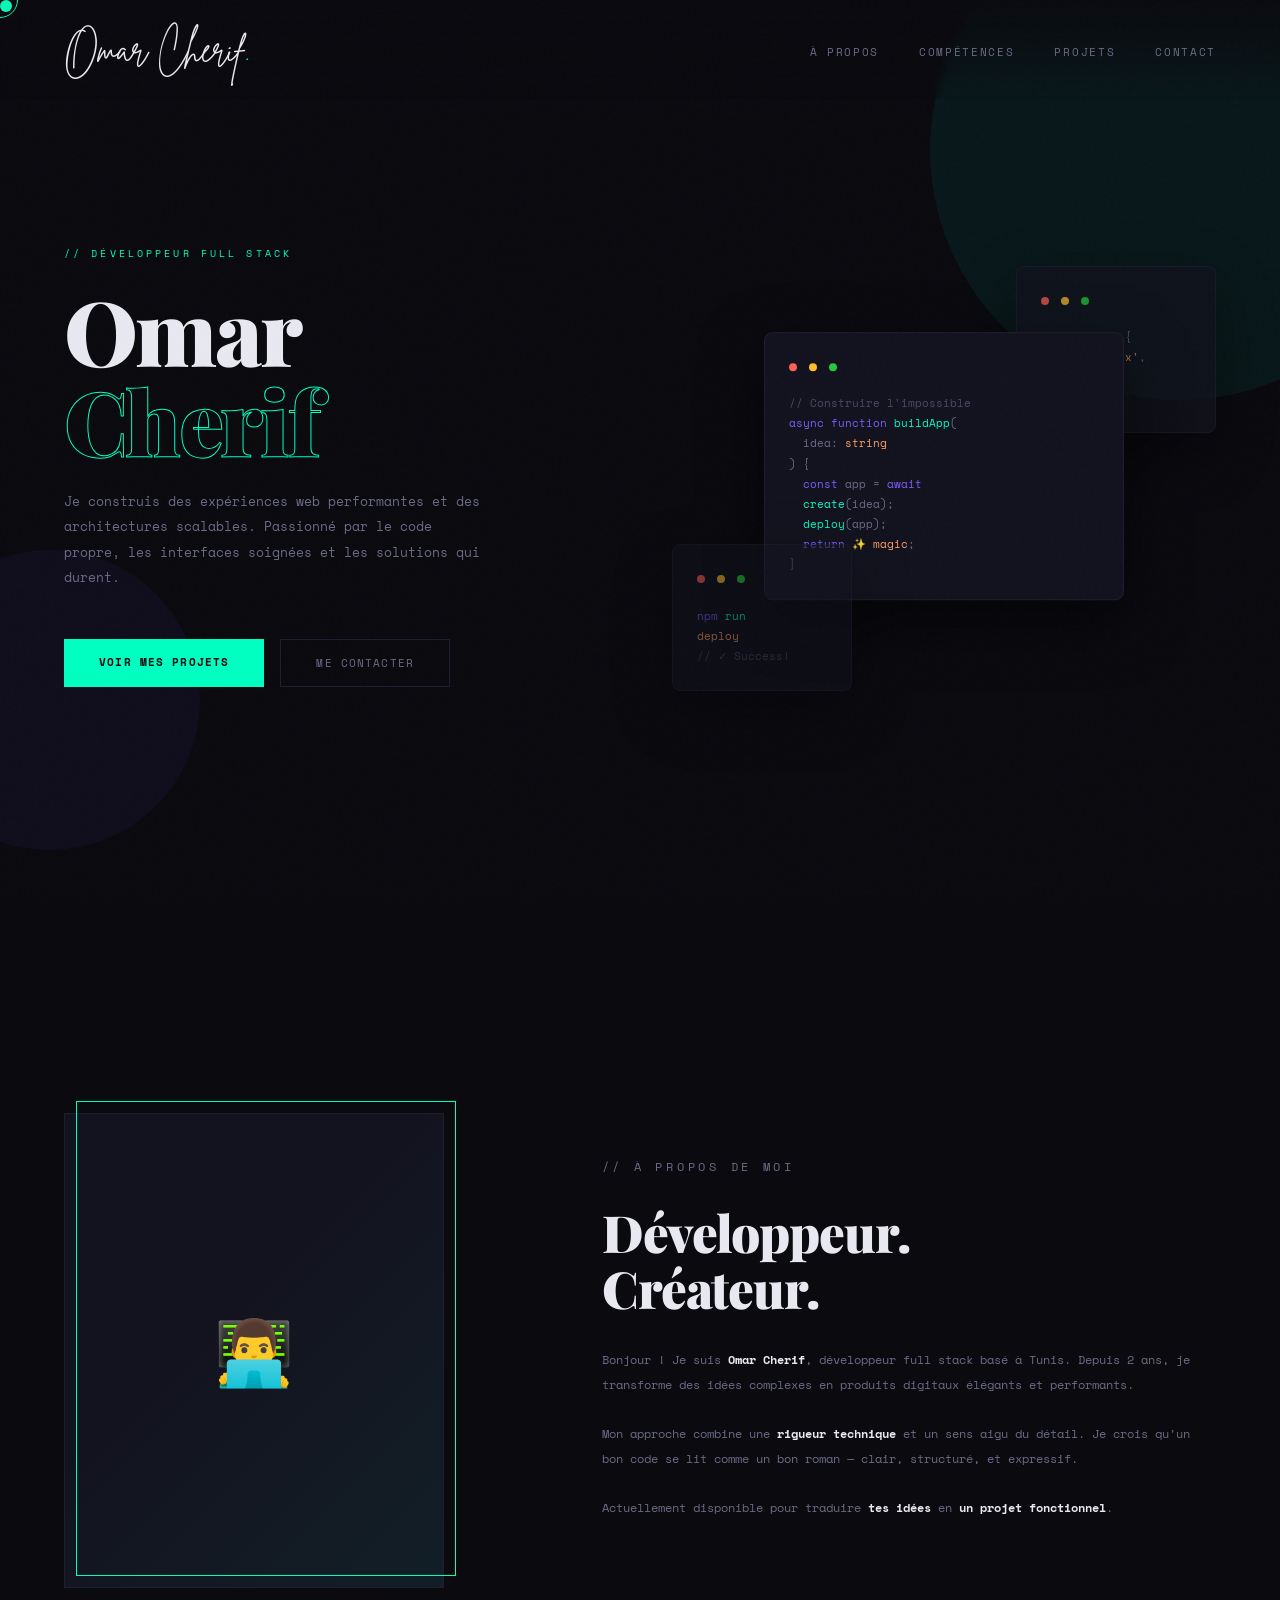
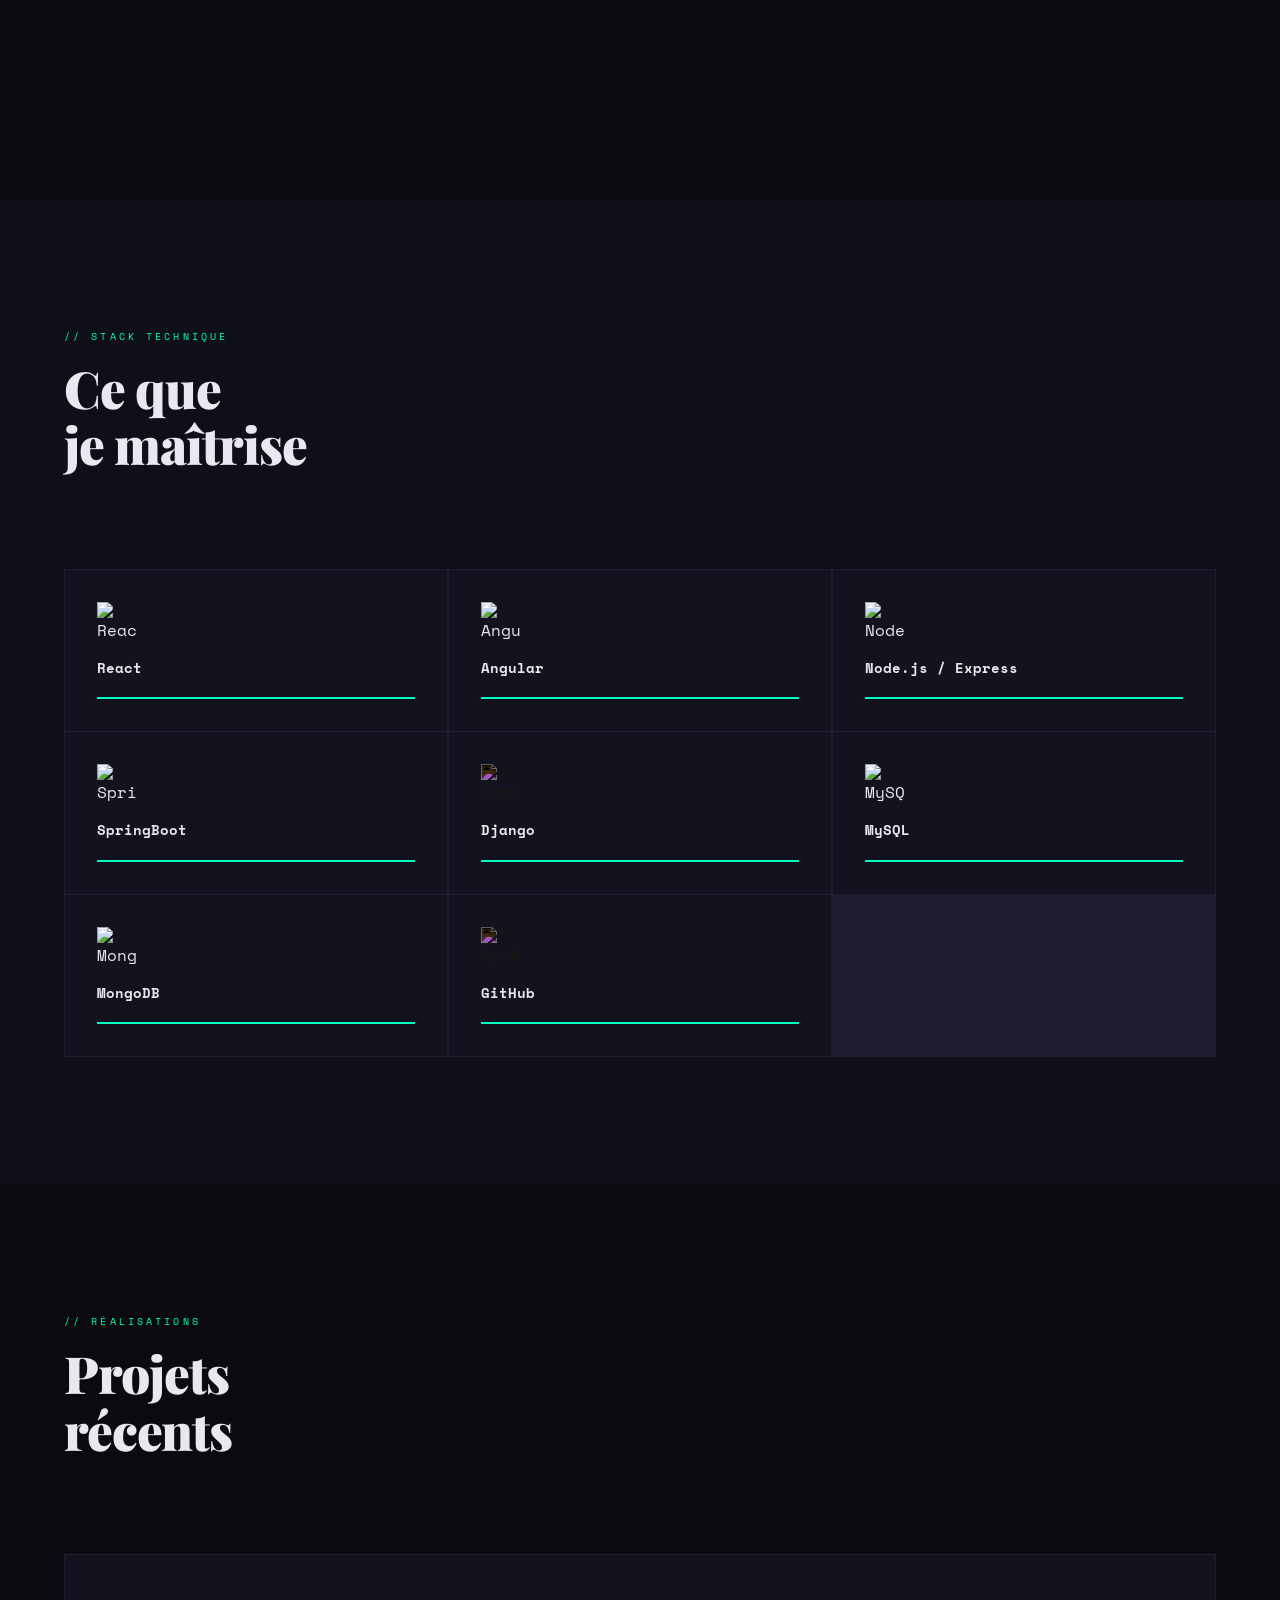
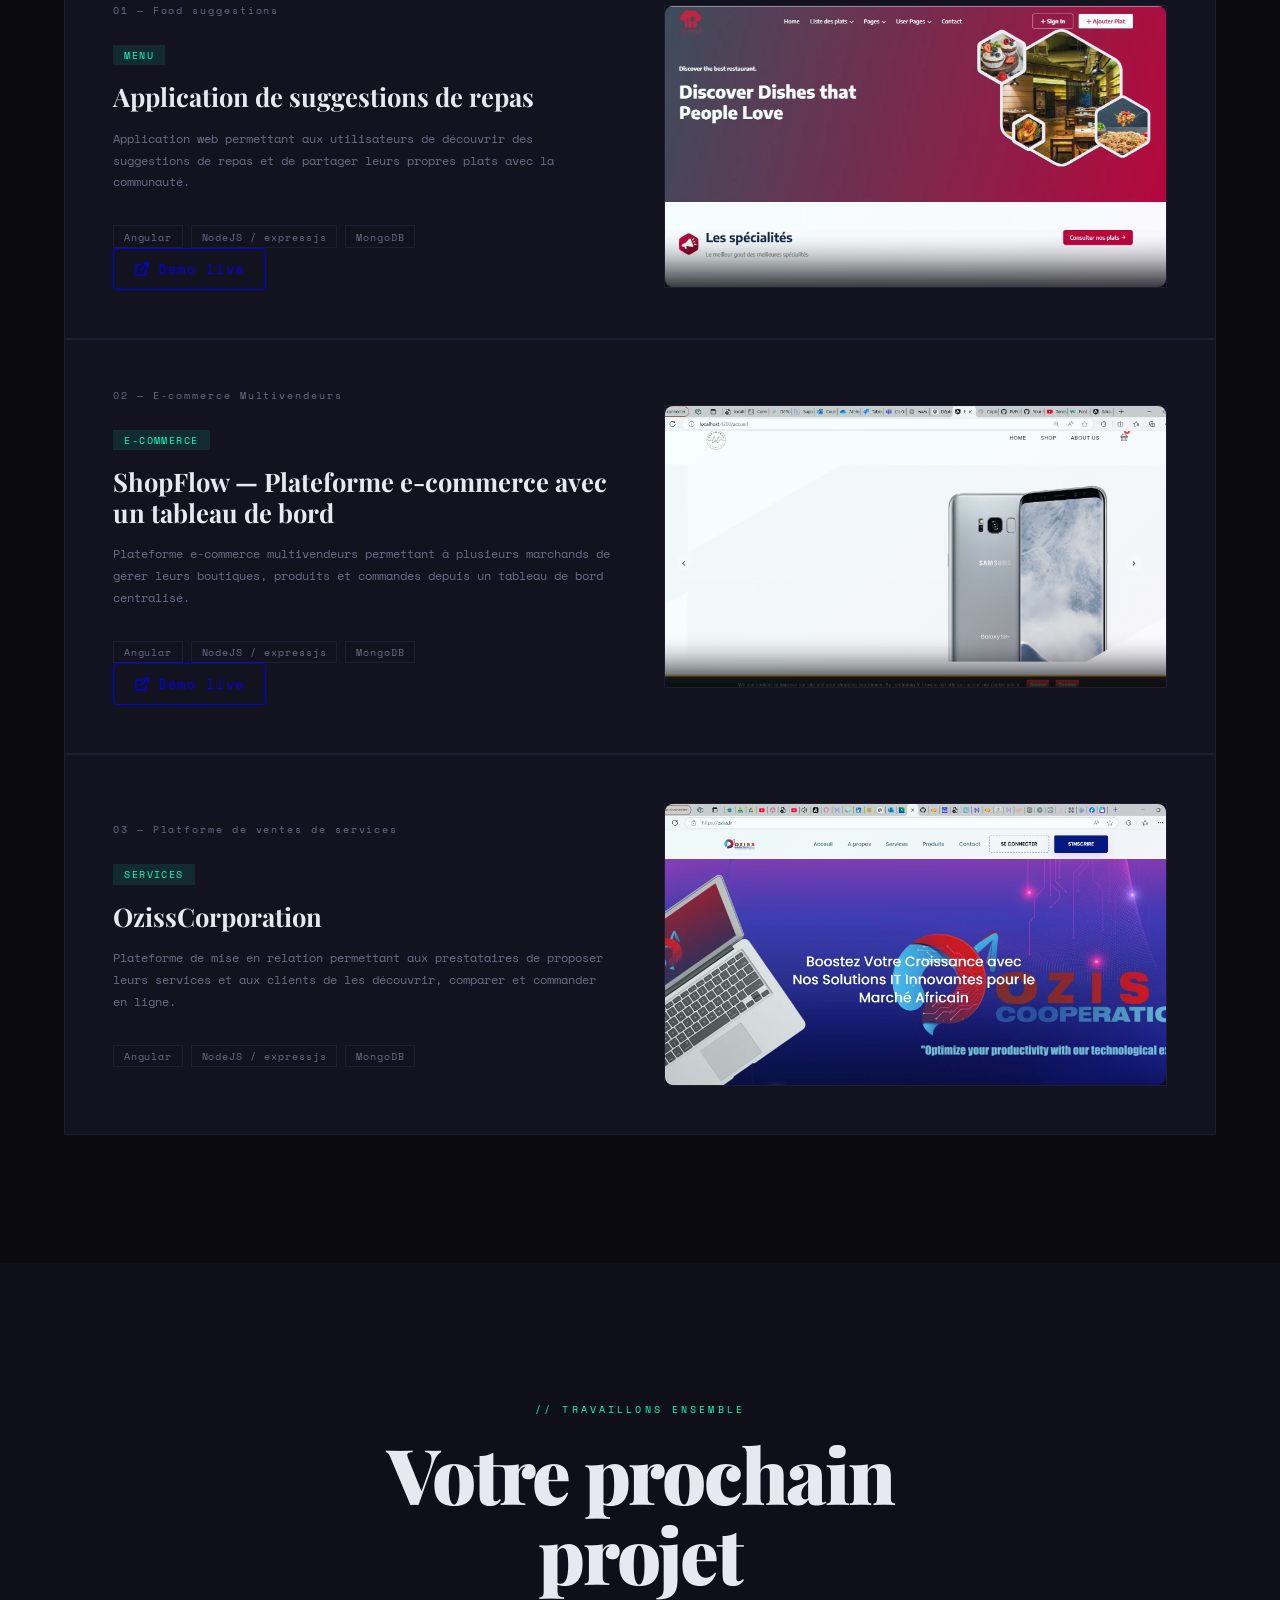
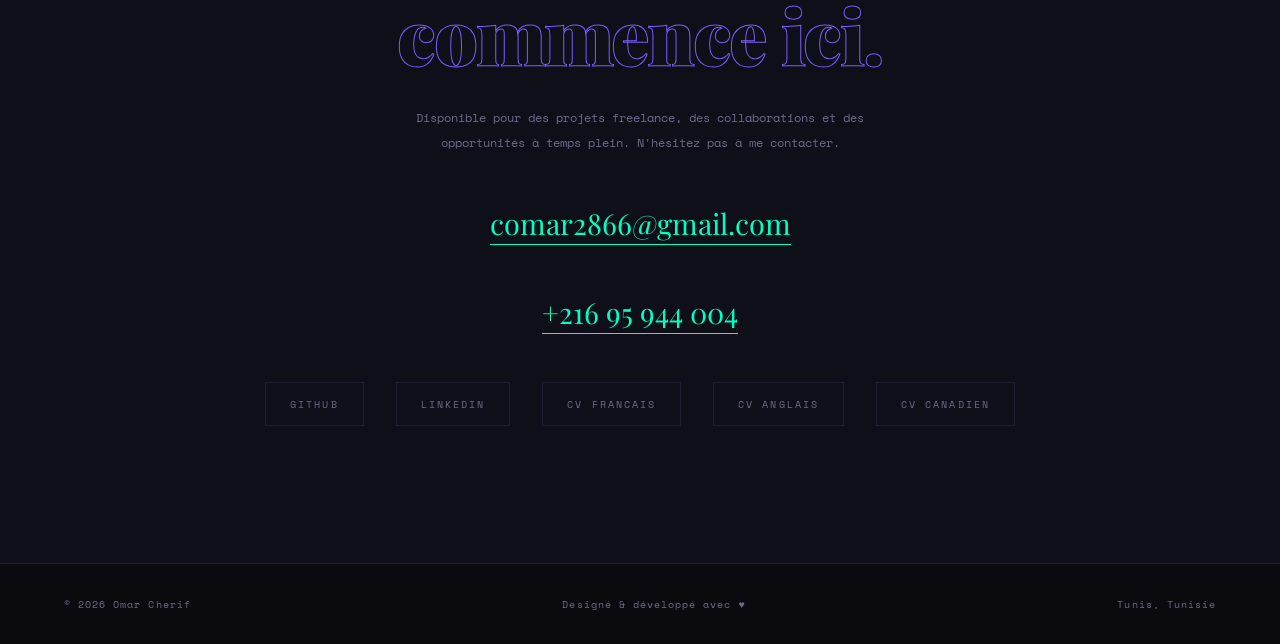
==== index.html @ 2cde0f38 "first commit" ====
<!DOCTYPE html>
<html lang="fr">
<head>
  <meta charset="UTF-8">
  <meta name="viewport" content="width=device-width, initial-scale=1.0">
  <title>Alex Moreau — Développeur Full Stack</title>
  <link href="https://fonts.googleapis.com/css2?family=Space+Mono:ital,wght@0,400;0,700;1,400&family=Playfair+Display:wght@400;700;900&display=swap" rel="stylesheet">
  <link rel="stylesheet" href="style.css">
<link rel="icon" href="assets/favicon.jpg" type="image/png"></head>
<body>

  <!-- Custom cursor -->
  <div class="cursor" id="cursor"></div>
  <div class="cursor-ring" id="cursorRing"></div>

  <!-- ─── NAV ──────────────────────────────────────────── -->
  <nav>
    <a href="#" class="nav-logo">Omar Cherif<span>.</span></a>
    <ul class="nav-links">
      <li><a href="#about">À propos</a></li>
      <li><a href="#skills">Compétences</a></li>
      <li><a href="#projects">Projets</a></li>
      <li><a href="#contact">Contact</a></li>
    </ul>
  </nav>

  <!-- ─── HERO ─────────────────────────────────────────── -->
  <section id="hero">
    <div class="deco-circle circle-1"></div>
    <div class="deco-circle circle-2"></div>

    <div class="hero-content">
      <p class="hero-label">// Développeur Full Stack</p>
      <h1 class="hero-name">
        Omar
        <span class="accent-word">Cherif</span>
      </h1>
      <p class="hero-desc">
        Je construis des expériences web performantes et des architectures scalables.
        Passionné par le code propre, les interfaces soignées et les solutions qui durent.
      </p>
      <div class="hero-cta">
        <a href="#projects" class="btn-primary"><span>Voir mes projets</span></a>
        <a href="#contact" class="btn-ghost">Me contacter</a>
      </div>
    </div>

    <div class="hero-visual">
      <div class="code-block secondary">
        <div class="code-dots">
          <span class="code-dot dot-r"></span>
          <span class="code-dot dot-y"></span>
          <span class="code-dot dot-g"></span>
        </div>
        <span class="kw">const</span> <span class="fn">dev</span> = {<br>
        &nbsp;&nbsp;name: <span class="str">'Alex'</span>,<br>
        &nbsp;&nbsp;level: <span class="num">99</span><br>
        }
      </div>

      <div class="code-block main">
        <div class="code-dots">
          <span class="code-dot dot-r"></span>
          <span class="code-dot dot-y"></span>
          <span class="code-dot dot-g"></span>
        </div>
        <span class="cm">// Construire l'impossible</span><br>
        <span class="kw">async function</span> <span class="fn">buildApp</span>(<br>
        &nbsp;&nbsp;idea: <span class="str">string</span><br>
        ) {<br>
        &nbsp;&nbsp;<span class="kw">const</span> app = <span class="kw">await</span><br>
        &nbsp;&nbsp;<span class="fn">create</span>(idea);<br>
        &nbsp;&nbsp;<span class="fn">deploy</span>(app);<br>
        &nbsp;&nbsp;<span class="kw">return</span> <span class="str">✨ magic</span>;<br>
        }
      </div>

      <div class="code-block tertiary">
        <div class="code-dots">
          <span class="code-dot dot-r"></span>
          <span class="code-dot dot-y"></span>
          <span class="code-dot dot-g"></span>
        </div>
        <span class="kw">npm</span> <span class="fn">run</span><br>
        <span class="str">deploy</span><br>
        <span class="cm">// ✓ Success!</span>
      </div>
    </div>
  </section>

  <!-- ─── STATS ─────────────────────────────────────────── -->
  <!-- <div class="stats-bar">
    <div class="stat-item">
      <span class="stat-number" data-target="6">0</span>
      <span class="stat-label">Années d'expérience</span>
    </div>
    <div class="stat-item">
      <span class="stat-number" data-target="42">0</span>
      <span class="stat-label">Projets livrés</span>
    </div>
    <div class="stat-item">
      <span class="stat-number" data-target="18">0</span>
      <span class="stat-label">Clients satisfaits</span>
    </div>
    <div class="stat-item">
      <span class="stat-number" data-target="99">0</span>
      <span class="stat-label">% Disponibilité</span>
    </div>
  </div> -->

  <!-- ─── ABOUT ─────────────────────────────────────────── -->
  <section id="about">
    <div class="about-photo reveal">
      <div class="photo-placeholder">👨‍💻</div>
      <div class="photo-frame"></div>
    </div>

    <div class="about-text">
      <p class="section-tag reveal">// À propos de moi</p>
      <h2 class="section-title reveal">Développeur.<br>Créateur.</h2>
      <div class="reveal">
        <p>Bonjour ! Je suis <strong>Omar Cherif</strong>, développeur full stack basé à Tunis.
          Depuis 2 ans, je transforme des idées complexes en produits digitaux élégants et performants.</p>
        <p>Mon approche combine une <strong>rigueur technique</strong> et un sens aigu du détail.
          Je crois qu'un bon code se lit comme un bon roman — clair, structuré, et expressif.</p>
        <p>Actuellement disponible pour traduire <strong>tes idées</strong> en<strong> un projet fonctionnel</strong>.
      </div>
    </div>
  </section>

  <!-- ─── SKILLS ────────────────────────────────────────── -->
  <section id="skills">
    <div class="skills-header">
      <div>
        <p class="section-tag">// Stack technique</p>
        <h2 class="section-title reveal">Ce que<br>je maîtrise</h2>
      </div>
    </div>

<div class="skills-grid reveal">
  <div class="skill-card" data-level="100">
    <img src="https://cdn.jsdelivr.net/gh/devicons/devicon/icons/react/react-original.svg" alt="React" class="skill-icon">
    <div class="skill-name">React</div>
    <div class="skill-level"><div class="skill-level-fill"></div></div>
  </div>
  <div class="skill-card" data-level="100">
    <img src="https://cdn.jsdelivr.net/gh/devicons/devicon/icons/angularjs/angularjs-original.svg" alt="Angular" class="skill-icon">
    <div class="skill-name">Angular</div>
    <div class="skill-level"><div class="skill-level-fill"></div></div>
  </div>
  <div class="skill-card" data-level="100">
    <img src="https://cdn.jsdelivr.net/gh/devicons/devicon/icons/nodejs/nodejs-original.svg" alt="Node.js" class="skill-icon">
    <div class="skill-name">Node.js / Express</div>
    <div class="skill-level"><div class="skill-level-fill"></div></div>
  </div>
  <div class="skill-card" data-level="100">
    <img src="https://cdn.jsdelivr.net/gh/devicons/devicon/icons/spring/spring-original.svg" alt="SpringBoot" class="skill-icon">
    <div class="skill-name">SpringBoot</div>
    <div class="skill-level"><div class="skill-level-fill"></div></div>
  </div>
  <div class="skill-card" data-level="100">
    <img src="https://cdn.jsdelivr.net/gh/devicons/devicon/icons/django/django-plain.svg" alt="Django" class="skill-icon white-icon">
    <div class="skill-name">Django</div>
    <div class="skill-level"><div class="skill-level-fill"></div></div>
  </div>
  <div class="skill-card" data-level="100">
    <img src="https://cdn.jsdelivr.net/gh/devicons/devicon/icons/mysql/mysql-original.svg" alt="MySQL" class="skill-icon">
    <div class="skill-name">MySQL</div>
    <div class="skill-level"><div class="skill-level-fill"></div></div>
  </div>
  <div class="skill-card" data-level="100">
    <img src="https://cdn.jsdelivr.net/gh/devicons/devicon/icons/mongodb/mongodb-original.svg" alt="MongoDB" class="skill-icon">
    <div class="skill-name">MongoDB</div>
    <div class="skill-level"><div class="skill-level-fill"></div></div>
  </div>
  <div class="skill-card" data-level="100">
    <img src="https://cdn.jsdelivr.net/gh/devicons/devicon/icons/github/github-original.svg" alt="GitHub" class="skill-icon white-icon">
    <div class="skill-name">GitHub</div>
    <div class="skill-level"><div class="skill-level-fill"></div></div>
  </div>
</div>
  </section>

  <!-- ─── PROJECTS ──────────────────────────────────────── -->
  <section id="projects">
    <div class="projects-intro">
      <div>
        <p class="section-tag">// Réalisations</p>
        <h2 class="section-title reveal">Projets<br>récents</h2>
      </div>
    </div>

    <div class="projects-grid reveal">
      <!-- Featured -->
      <div class="project-card featured">
        <div>
          <div class="project-number">01 — Food suggestions</div>
          <div class="project-tag">Menu</div>
          <h3 class="project-title" >Application de suggestions de repas</h3>
          <p class="project-desc">Application web permettant aux utilisateurs de découvrir des suggestions de repas et de partager leurs propres plats avec la communauté.</p>
          <div class="project-tech">
            <span class="tech-tag">Angular</span>
            <span class="tech-tag">NodeJS / expressjs</span>
            <span class="tech-tag">MongoDB</span>
          </div>
          <div class="project-links">
            <a href="https://food-wheat-ten.vercel.app/home" class="project-link" target="_blank" rel="noopener">
              <svg xmlns="http://www.w3.org/2000/svg" width="16" height="16" viewBox="0 0 24 24" fill="none" stroke="currentColor" stroke-width="2" stroke-linecap="round" stroke-linejoin="round"><path d="M18 13v6a2 2 0 0 1-2 2H5a2 2 0 0 1-2-2V8a2 2 0 0 1 2-2h6"/><polyline points="15 3 21 3 21 9"/><line x1="10" y1="14" x2="21" y2="3"/></svg>
              Démo live
            </a>
          </div>         
        </div>
        <div class="project-preview">
          <img src="assets/projects/food.png" alt="Aperçu Food Suggestions" class="project-preview-img">
        </div>
      </div>

      <div class="project-card featured">
        <div>
          <div class="project-number">02 — E-commerce Multivendeurs</div>
          <div class="project-tag">E-commerce</div>
          <h3 class="project-title">ShopFlow — Plateforme e-commerce avec un tableau de bord</h3>
          <p class="project-desc">Plateforme e-commerce multivendeurs permettant à plusieurs marchands de gérer leurs boutiques, produits et commandes depuis un tableau de bord centralisé.</p>
          <div class="project-tech">
            <span class="tech-tag">Angular</span>
            <span class="tech-tag">NodeJS / expressjs</span>
            <span class="tech-tag">MongoDB</span>
          </div>
          <div class="project-links">
            <a href="https://ecommercemultivendeur.vercel.app/accueil" class="project-link" target="_blank" rel="noopener">
              <svg xmlns="http://www.w3.org/2000/svg" width="16" height="16" viewBox="0 0 24 24" fill="none" stroke="currentColor" stroke-width="2" stroke-linecap="round" stroke-linejoin="round"><path d="M18 13v6a2 2 0 0 1-2 2H5a2 2 0 0 1-2-2V8a2 2 0 0 1 2-2h6"/><polyline points="15 3 21 3 21 9"/><line x1="10" y1="14" x2="21" y2="3"/></svg>
              Démo live
            </a>
          </div>  
        </div>
        <div class="project-preview">
          <img src="assets/projects/multivendeurs.png" alt="Aperçu Food Suggestions" class="project-preview-img">
        </div>
      </div>

      <div class="project-card featured">
        <div>
        <div class="project-number">03 — Platforme de ventes de services </div>
        <div class="project-tag">Services</div>
        <h3 class="project-title">OzissCorporation</h3>
        <p class="project-desc">Plateforme de mise en relation permettant aux prestataires de proposer leurs services et aux clients de les découvrir, comparer et commander en ligne.</p>
        <div class="project-tech">
            <span class="tech-tag">Angular</span>
            <span class="tech-tag">NodeJS / expressjs</span>
            <span class="tech-tag">MongoDB</span>
          </div>
        </div>
        <div class="project-preview">
          <img src="assets/projects/oziss.png" alt="Aperçu Oziss Corporation" class="project-preview-img">
        </div>
      </div>
      <!-- Project 2 -->
      <!-- <div class="project-card">
        <div class="project-number">02 — E-commerce Multivendeurs</div>
        <div class="project-tag">E-commerce</div>
        <h3 class="project-title">ShopFlow — Plateforme e-commerce avec un tableau de bord</h3>
        <p class="project-desc">Plateforme e-commerce multivendeurs permettant à plusieurs marchands de gérer leurs boutiques, produits et commandes depuis un tableau de bord centralisé.</p>
        <div class="project-tech">
          <span class="tech-tag">Next.js</span>
          <span class="tech-tag">Shopify API</span>
          <span class="tech-tag">Tailwind</span>
        </div>
      </div> -->

      <!-- Project 3 -->
      <!-- <div class="project-card">
        <div class="project-number">03</div>
        <div class="project-tag">API</div>
        <h3 class="project-title">NexAPI — Plateforme d'APIs managées</h3>
        <p class="project-desc">Gestion, documentation et monitoring d'APIs. Rate limiting, authentification OAuth2, SDK auto-généré.</p>
        <div class="project-tech">
          <span class="tech-tag">Node.js</span>
          <span class="tech-tag">GraphQL</span>
          <span class="tech-tag">Docker</span>
        </div>
      </div> -->
    </div>
  </section>

  <!-- ─── CONTACT ───────────────────────────────────────── -->
  <section id="contact">
    <p class="section-tag reveal">// Travaillons ensemble</p>
    <h2 class="contact-headline reveal">Votre prochain projet<br><em>commence ici.</em></h2>
    <p class="contact-sub reveal">Disponible pour des projets freelance, des collaborations et des opportunités
      à temps plein. N'hésitez pas à me contacter.</p>
    <a href="mailto:comar2866@gmail.com" class="contact-email reveal">comar2866@gmail.com</a>
    <a href="tel:+21695944004" class="contact-email reveal">+216 95 944 004</a>
    <div class="social-links reveal">
      <a href="https://github.com/omarcherif2866?tab=repositories" class="social-link" target="_blank" rel="noopener">GitHub</a>
      <a href="https://www.linkedin.com/in/cherif-omar-427142223/" class="social-link" target="_blank" rel="noopener">LinkedIn</a>
      <a href="assets/cv omar.pdf" class="social-link" target="_blank" rel="noopener">CV francais</a>
      <a href="assets/Cherif_Omar_Software_Engineer_CV.pdf" class="social-link" target="_blank" rel="noopener">CV anglais</a>
      <a href="assets/Cherif Omar Resume.pdf" class="social-link" target="_blank" rel="noopener">CV canadien</a>
    </div>
  </section>

  <!-- ─── FOOTER ────────────────────────────────────────── -->
  <footer>
    <span>© 2026 Omar Cherif</span>
    <span>Designé &amp; développé avec ♥</span>
    <span>Tunis, Tunisie</span>
  </footer>

  <script src="script.js"></script>
</body>
</html>
---- style.css ----
@font-face {
  font-family: 'Brittany';
  src: url('fonts/BrittanySignature.ttf') format('truetype');
  font-weight: normal;
  font-style: normal;
}

:root {
    --bg: #0a0a0f;
    --bg2: #0f0f1a;
    --surface: #13131f;
    --border: #1e1e30;
    --accent: #00ffc2;
    --accent2: #7c5cfc;
    --accent3: #ff4d6d;
    --text: #e8e8f0;
    --muted: #6b6b88;
    --mono: 'Space Mono', monospace;
    --serif: 'Playfair Display', serif;
  }

  *, *::before, *::after { box-sizing: border-box; margin: 0; padding: 0; }

  html { scroll-behavior: smooth; }

  body {
    background: var(--bg);
    color: var(--text);
    font-family: var(--mono);
    overflow-x: hidden;
    cursor: none;
  }

  /* CURSOR */
  .cursor {
    width: 12px; height: 12px;
    background: var(--accent);
    border-radius: 50%;
    position: fixed;
    pointer-events: none;
    z-index: 9999;
    transition: transform 0.1s ease;
    mix-blend-mode: difference;
  }
  .cursor-ring {
    width: 36px; height: 36px;
    border: 1px solid var(--accent);
    border-radius: 50%;
    position: fixed;
    pointer-events: none;
    z-index: 9998;
    transition: all 0.15s ease;
    mix-blend-mode: difference;
  }

  /* NOISE OVERLAY */
  body::before {
    content: '';
    position: fixed;
    inset: 0;
    background-image: url("data:image/svg+xml,%3Csvg viewBox='0 0 256 256' xmlns='http://www.w3.org/2000/svg'%3E%3Cfilter id='noise'%3E%3CfeTurbulence type='fractalNoise' baseFrequency='0.9' numOctaves='4' stitchTiles='stitch'/%3E%3C/filter%3E%3Crect width='100%25' height='100%25' filter='url(%23noise)' opacity='0.03'/%3E%3C/svg%3E");
    pointer-events: none;
    z-index: 1000;
    opacity: 0.4;
  }

  /* NAV */
  nav {
    position: fixed;
    top: 0; left: 0; right: 0;
    padding: 1.5rem 4rem;
    display: flex;
    justify-content: space-between;
    align-items: center;
    z-index: 100;
    background: linear-gradient(to bottom, rgba(10,10,15,0.95), transparent);
    backdrop-filter: blur(4px);
  }

  .nav-logo {
    font-family: 'Brittany', var(--serif);
    font-size: 2.4rem;
    color: var(--text);
    text-decoration: none;
    letter-spacing: -0.02em;
  }
  .nav-logo span { color: var(--accent); }

  .nav-links {
    display: flex;
    gap: 2.5rem;
    list-style: none;
  }

  .nav-links a {
    color: var(--muted);
    text-decoration: none;
    font-size: 0.7rem;
    letter-spacing: 0.15em;
    text-transform: uppercase;
    transition: color 0.3s;
    position: relative;
  }
  .nav-links a::after {
    content: '';
    position: absolute;
    bottom: -4px; left: 0;
    width: 0; height: 1px;
    background: var(--accent);
    transition: width 0.3s;
  }
  .nav-links a:hover { color: var(--accent); }
  .nav-links a:hover::after { width: 100%; }

  /* SECTIONS */
  section {
    min-height: 100vh;
    padding: 8rem 4rem;
    position: relative;
  }

  /* HERO */
  #hero {
    display: grid;
    grid-template-columns: 1fr 1fr;
    align-items: center;
    gap: 4rem;
    padding-top: 10rem;
    overflow: hidden;
  }

  .hero-label {
    font-size: 0.65rem;
    letter-spacing: 0.3em;
    text-transform: uppercase;
    color: var(--accent);
    margin-bottom: 1.5rem;
    opacity: 0;
    animation: fadeUp 0.8s 0.2s forwards;
  }

  .hero-name {
    font-family: var(--serif);
    font-size: clamp(3.5rem, 7vw, 6rem);
    line-height: 1.0;
    letter-spacing: -0.03em;
    font-weight: 900;
    margin-bottom: 1.5rem;
    opacity: 0;
    animation: fadeUp 0.8s 0.4s forwards;
  }

  .hero-name .accent-word {
    -webkit-text-stroke: 1px var(--accent);
    color: transparent;
    display: block;
  }

  .hero-desc {
    font-size: 0.8rem;
    line-height: 2;
    color: var(--muted);
    max-width: 420px;
    margin-bottom: 3rem;
    opacity: 0;
    animation: fadeUp 0.8s 0.6s forwards;
  }

  .hero-cta {
    display: flex;
    gap: 1rem;
    flex-wrap: wrap;
    opacity: 0;
    animation: fadeUp 0.8s 0.8s forwards;
  }

  .btn-primary {
    padding: 0.9rem 2.2rem;
    background: var(--accent);
    color: var(--bg);
    text-decoration: none;
    font-family: var(--mono);
    font-size: 0.7rem;
    font-weight: 700;
    letter-spacing: 0.1em;
    text-transform: uppercase;
    transition: all 0.3s;
    position: relative;
    overflow: hidden;
  }
  .btn-primary::before {
    content: '';
    position: absolute;
    inset: 0;
    background: var(--accent2);
    transform: translateX(-100%);
    transition: transform 0.3s;
  }
  .btn-primary:hover::before { transform: translateX(0); }
  .btn-primary span { position: relative; z-index: 1; }

  .btn-ghost {
    padding: 0.9rem 2.2rem;
    border: 1px solid var(--border);
    color: var(--muted);
    text-decoration: none;
    font-family: var(--mono);
    font-size: 0.7rem;
    letter-spacing: 0.1em;
    text-transform: uppercase;
    transition: all 0.3s;
  }
  .btn-ghost:hover { border-color: var(--accent); color: var(--accent); }

  /* Hero visual side */
  .hero-visual {
    position: relative;
    height: 500px;
    opacity: 0;
    animation: fadeIn 1.2s 0.6s forwards;
  }

  .code-block {
    position: absolute;
    background: var(--surface);
    border: 1px solid var(--border);
    border-radius: 8px;
    padding: 1.5rem;
    font-size: 0.7rem;
    line-height: 1.8;
    color: var(--muted);
    box-shadow: 0 20px 60px rgba(0,0,0,0.5);
  }

  .code-block.main {
    top: 50%; left: 50%;
    transform: translate(-50%, -50%);
    width: 360px;
    animation: floatMain 4s ease-in-out infinite;
  }

  .code-block.secondary {
    top: 10%; right: 0;
    width: 200px;
    opacity: 0.7;
    animation: float 4s 1.5s ease-in-out infinite;
  }

  .code-block.tertiary {
    bottom: 5%; left: 0;
    width: 180px;
    opacity: 0.5;
    animation: float 4s 0.7s ease-in-out infinite;
  }

  .code-dot { display: inline-block; width: 8px; height: 8px; border-radius: 50%; margin-right: 5px; }
  .dot-r { background: #ff5f56; }
  .dot-y { background: #ffbd2e; }
  .dot-g { background: #27c93f; }
  .code-dots { margin-bottom: 1rem; }

  .kw { color: var(--accent2); }
  .fn { color: var(--accent); }
  .str { color: #ff9e64; }
  .cm { color: #4a4a65; }
  .num { color: var(--accent3); }

  /* Decorative circles */
  .deco-circle {
    position: absolute;
    border-radius: 50%;
    opacity: 0.06;
  }
  .circle-1 {
    width: 500px; height: 500px;
    background: var(--accent);
    top: -100px; right: -150px;
  }
  .circle-2 {
    width: 300px; height: 300px;
    background: var(--accent2);
    bottom: 50px; left: -100px;
  }

  /* STATS BAR */
  .stats-bar {
    border-top: 1px solid var(--border);
    border-bottom: 1px solid var(--border);
    display: flex;
    padding: 2rem 4rem;
    gap: 0;
    overflow: hidden;
  }

  .stat-item {
    flex: 1;
    text-align: center;
    padding: 1rem 2rem;
    border-right: 1px solid var(--border);
    opacity: 0;
    animation: fadeUp 0.6s forwards;
  }
  .stat-item:last-child { border-right: none; }
  .stat-item:nth-child(1) { animation-delay: 0.1s; }
  .stat-item:nth-child(2) { animation-delay: 0.2s; }
  .stat-item:nth-child(3) { animation-delay: 0.3s; }
  .stat-item:nth-child(4) { animation-delay: 0.4s; }

  .stat-number {
    font-family: var(--serif);
    font-size: 2.5rem;
    font-weight: 900;
    color: var(--accent);
    display: block;
  }
  .stat-label {
    font-size: 0.65rem;
    letter-spacing: 0.15em;
    text-transform: uppercase;
    color: var(--muted);
    margin-top: 0.3rem;
  }

  /* ABOUT */
  #about {
    display: grid;
    grid-template-columns: 1fr 1.5fr;
    gap: 8rem;
    align-items: center;
  }

  .section-tag {
    font-size: 0.65rem;
    letter-spacing: 0.3em;
    text-transform: uppercase;
    color: var(--accent);
    margin-bottom: 1rem;
  }

  .section-title {
    font-family: var(--serif);
    font-size: clamp(2.5rem, 4vw, 3.5rem);
    line-height: 1.1;
    font-weight: 900;
    letter-spacing: -0.02em;
    margin-bottom: 2rem;
  }

  .about-text p {
    font-size: 0.78rem;
    line-height: 2;
    color: var(--muted);
    margin-bottom: 1.5rem;
  }

  .about-text p strong { color: var(--text); }

  .about-photo {
    position: relative;
    aspect-ratio: 4/5;
    max-width: 380px;
  }

  .photo-placeholder {
    width: 100%;
    height: 100%;
    background: var(--surface);
    border: 1px solid var(--border);
    display: flex;
    align-items: center;
    justify-content: center;
    font-size: 4rem;
    position: relative;
    overflow: hidden;
  }

  .photo-placeholder::before {
    content: '';
    position: absolute;
    inset: 0;
    background: linear-gradient(135deg, transparent 40%, rgba(0,255,194,0.05));
  }

  .photo-frame {
    position: absolute;
    border: 1px solid var(--accent);
    inset: -12px -12px 12px 12px;
    pointer-events: none;
  }

  /* SKILLS */
  #skills { background: var(--bg2); }

  .skills-header {
    display: flex;
    justify-content: space-between;
    align-items: flex-end;
    margin-bottom: 4rem;
  }

  .skills-grid {
    display: grid;
    grid-template-columns: repeat(3, 1fr);
    gap: 1.5px;
    background: var(--border);
    border: 1px solid var(--border);
  }

  .skill-card {
    background: var(--surface);
    padding: 2rem;
    transition: all 0.3s;
    position: relative;
    overflow: hidden;
    cursor: none;
  }

  .skill-card::before {
    content: '';
    position: absolute;
    bottom: 0; left: 0;
    height: 2px;
    width: 0;
    background: var(--accent);
    transition: width 0.4s ease;
  }

  .skill-card:hover { background: #161622; }
  .skill-card:hover::before { width: 100%; }

.skill-icon {
  width: 40px;
  height: 40px;
  margin-bottom: 1rem;
  display: block;
}

.white-icon {
  filter: invert(1);
}

  .skill-name {
    font-size: 0.85rem;
    font-weight: 700;
    margin-bottom: 0.5rem;
    color: var(--text);
  }

  .skill-desc {
    font-size: 0.65rem;
    color: var(--muted);
    line-height: 1.8;
  }

  .skill-level {
    margin-top: 1.2rem;
    height: 2px;
    background: var(--border);
    position: relative;
  }

  .skill-level-fill {
    position: absolute;
    top: 0; left: 0;
    height: 100%;
    background: var(--accent);
    transition: width 1.5s cubic-bezier(0.16, 1, 0.3, 1);
    width: 0;
  }

  /* PROJECTS */
  #projects { min-height: auto; }

  .projects-intro {
    display: flex;
    justify-content: space-between;
    align-items: flex-end;
    margin-bottom: 4rem;
  }

  .projects-grid {
    display: grid;
    grid-template-columns: 1fr 1fr;
    gap: 2px;
    background: var(--border);
    border: 1px solid var(--border);
  }

  .project-card {
    background: var(--surface);
    padding: 3rem;
    transition: all 0.4s;
    position: relative;
    overflow: hidden;
    cursor: none;
  }

  .project-card.featured {
    grid-column: span 2;
    display: grid;
    grid-template-columns: 1fr 1fr;
    gap: 3rem;
    align-items: center;
  }

  .project-card::after {
    content: '→';
    position: absolute;
    top: 3rem; right: 3rem;
    color: var(--accent);
    font-size: 1.2rem;
    opacity: 0;
    transform: translateX(-10px);
    transition: all 0.3s;
  }

  .project-card:hover::after { opacity: 1; transform: translateX(0); }
  .project-card:hover { background: #13131f; }

  .project-number {
    font-size: 0.6rem;
    letter-spacing: 0.2em;
    color: var(--muted);
    margin-bottom: 1.5rem;
  }

  .project-tag {
    display: inline-block;
    padding: 0.2rem 0.7rem;
    background: rgba(0,255,194,0.1);
    color: var(--accent);
    font-size: 0.6rem;
    letter-spacing: 0.15em;
    text-transform: uppercase;
    margin-bottom: 1rem;
  }

  .project-title {
    font-family: var(--serif);
    font-size: 1.6rem;
    font-weight: 700;
    margin-bottom: 1rem;
    line-height: 1.2;
  }

  .project-desc {
    font-size: 0.72rem;
    color: var(--muted);
    line-height: 1.9;
    margin-bottom: 2rem;
  }

  .project-tech {
    display: flex;
    flex-wrap: wrap;
    gap: 0.5rem;
  }

  .tech-tag {
    padding: 0.2rem 0.6rem;
    border: 1px solid var(--border);
    font-size: 0.6rem;
    color: var(--muted);
    letter-spacing: 0.1em;
  }

  .project-preview {
    aspect-ratio: 16/9;
    background: var(--bg);
    border: 1px solid var(--border);
    display: flex;
    align-items: center;
    justify-content: center;
    font-size: 2.5rem;
    position: relative;
    overflow: hidden;
  }

  .project-preview::before {
    content: '';
    position: absolute;
    inset: 0;
    background: linear-gradient(135deg, rgba(0,255,194,0.04) 0%, rgba(124,92,252,0.04) 100%);
  }

  /* CONTACT */
  #contact {
    background: var(--bg2);
    display: flex;
    flex-direction: column;
    align-items: center;
    justify-content: center;
    text-align: center;
  }

  #contact .section-tag { margin: 0 auto 1rem; }

  .contact-headline {
    font-family: var(--serif);
    font-size: clamp(3rem, 6vw, 5rem);
    font-weight: 900;
    letter-spacing: -0.03em;
    line-height: 1.05;
    margin-bottom: 2rem;
    max-width: 700px;
  }

  .contact-headline em {
    -webkit-text-stroke: 1px var(--accent2);
    color: transparent;
    font-style: normal;
  }

  .contact-sub {
    font-size: 0.78rem;
    color: var(--muted);
    margin-bottom: 3rem;
    max-width: 450px;
    line-height: 2;
  }

  .contact-email {
    font-family: var(--serif);
    font-size: clamp(1.2rem, 2.5vw, 1.8rem);
    color: var(--accent);
    text-decoration: none;
    border-bottom: 1px solid var(--accent);
    padding-bottom: 2px;
    transition: opacity 0.3s;
    display: block;
    margin-bottom: 3rem;
  }
  .contact-email:hover { opacity: 0.7; }

  .social-links {
    display: flex;
    gap: 2rem;
    justify-content: center;
  }

  .social-link {
    font-size: 0.65rem;
    letter-spacing: 0.2em;
    text-transform: uppercase;
    color: var(--muted);
    text-decoration: none;
    transition: color 0.3s;
    padding: 0.8rem 1.5rem;
    border: 1px solid var(--border);
  }
  .social-link:hover { color: var(--accent); border-color: var(--accent); }

  /* FOOTER */
  footer {
    padding: 2rem 4rem;
    border-top: 1px solid var(--border);
    display: flex;
    justify-content: space-between;
    align-items: center;
  }

  footer span {
    font-size: 0.65rem;
    color: var(--muted);
    letter-spacing: 0.1em;
  }

.project-link {
  display: inline-flex;
  align-items: center;
  gap: 8px;
  padding: 10px 20px;
  border: 1px solid currentColor;
  border-radius: 4px;
  text-decoration: none;
  font-size: 0.85rem;
  letter-spacing: 0.05em;
  transition: background 0.2s, color 0.2s;
}

.project-link:hover {
  background: currentColor;
  color: var(--bg); /* adapte selon ta variable de fond */
}

.project-preview-img {
  width: 100%;
  height: 100%;
  object-fit: cover;
  border-radius: 8px;
}

  /* ANIMATIONS */
  @keyframes blink {
    0%, 50% { opacity: 1; }
    51%, 100% { opacity: 0; }
  }

  @keyframes float {
    0%, 100% { transform: translateY(0) rotate(0deg); }
    33% { transform: translateY(-12px) rotate(0.5deg); }
    66% { transform: translateY(-6px) rotate(-0.5deg); }
  }

  @keyframes floatMain {
    0%, 100% { transform: translate(-50%, -50%) translateY(0); }
    50% { transform: translate(-50%, -50%) translateY(-15px); }
  }

  @keyframes fadeUp {
    from { opacity: 0; transform: translateY(30px); }
    to { opacity: 1; transform: translateY(0); }
  }

  @keyframes fadeIn {
    from { opacity: 0; }
    to { opacity: 1; }
  }

  /* Scroll reveal */
  .reveal {
    opacity: 0;
    transform: translateY(40px);
    transition: opacity 0.8s ease, transform 0.8s ease;
  }
  .reveal.visible {
    opacity: 1;
    transform: translateY(0);
  }

  /* RESPONSIVE */
  @media (max-width: 900px) {
    nav { padding: 1.5rem 2rem; }
    section { padding: 6rem 2rem; }

    #hero { grid-template-columns: 1fr; padding-top: 8rem; }
    .hero-visual { display: none; }
    #about { grid-template-columns: 1fr; gap: 4rem; }
    .about-photo { max-width: 280px; }
    .skills-grid { grid-template-columns: 1fr 1fr; }
    .projects-grid { grid-template-columns: 1fr; }
    .project-card.featured { grid-column: span 1; grid-template-columns: 1fr; }
    .stats-bar { flex-wrap: wrap; padding: 2rem; }
    .stat-item { border-right: none; border-bottom: 1px solid var(--border); }
    footer { flex-direction: column; gap: 1rem; text-align: center; }
    .nav-links { display: none; }
  }
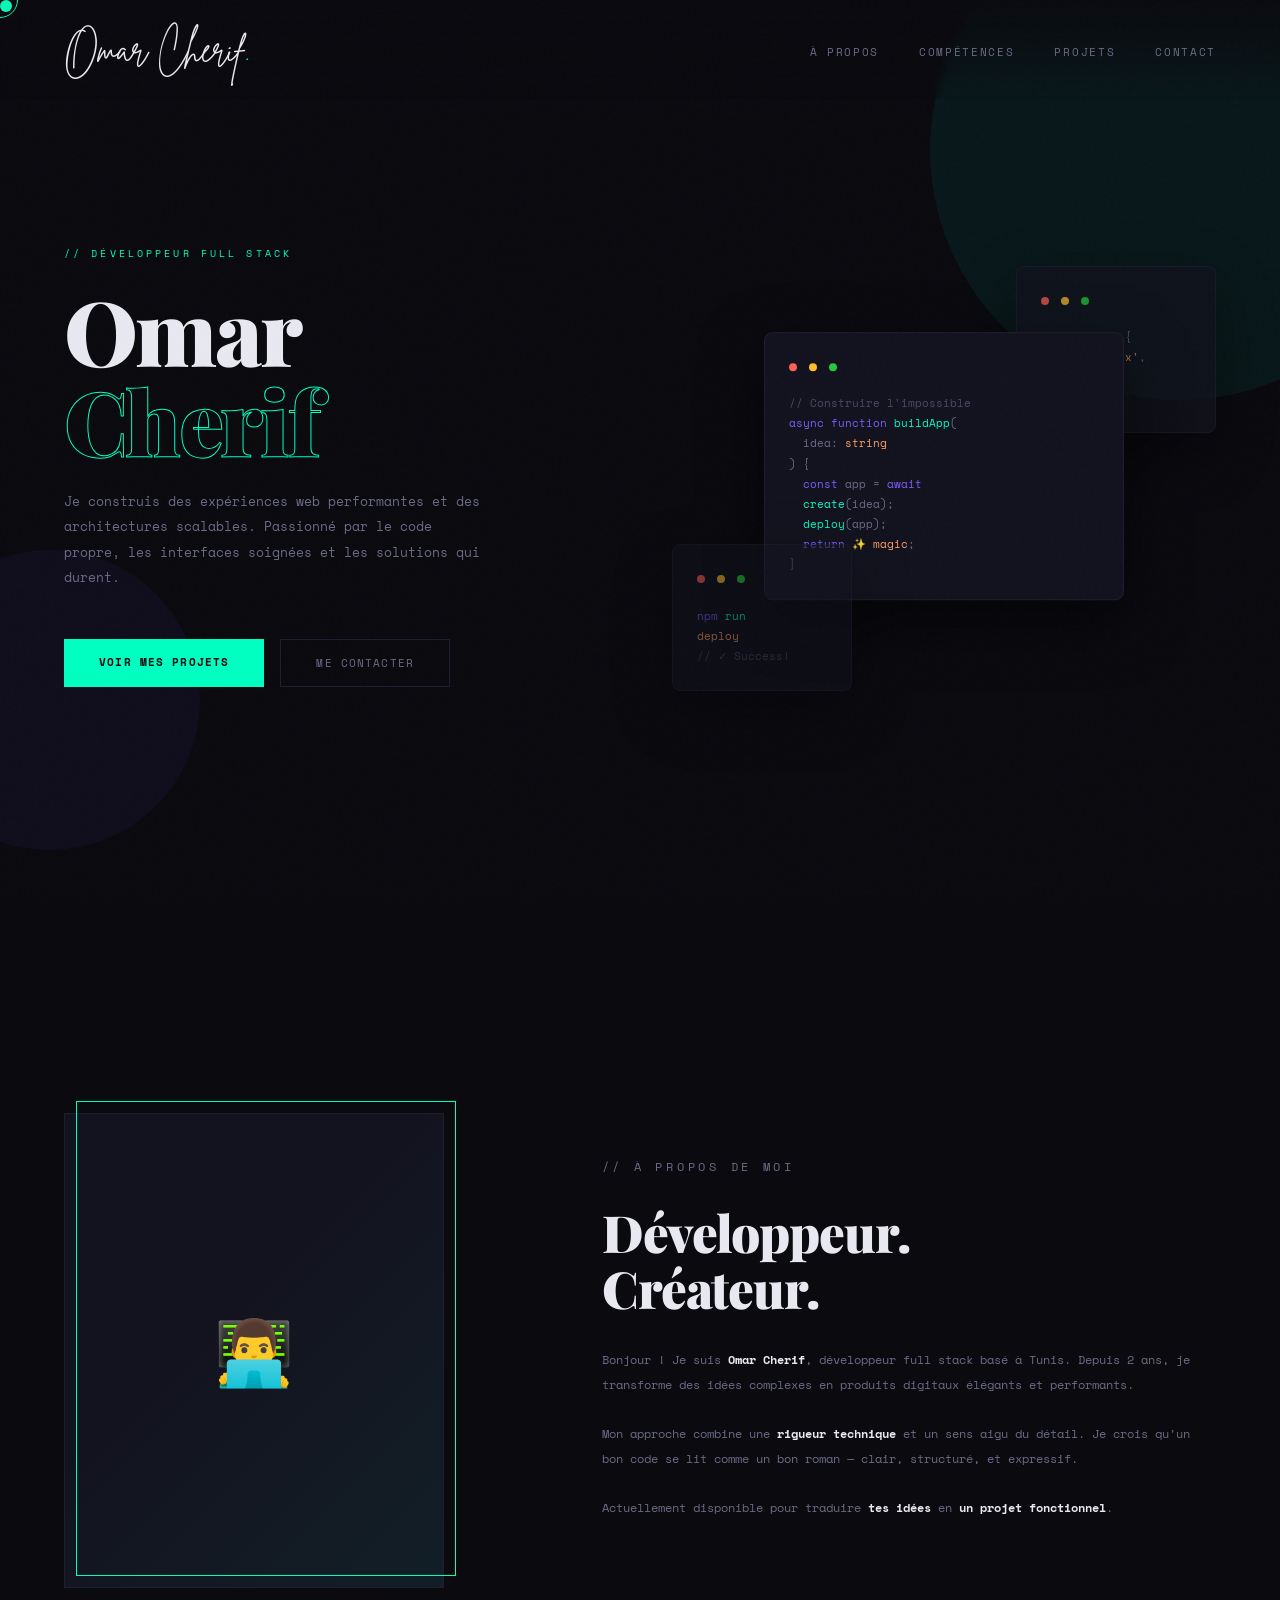
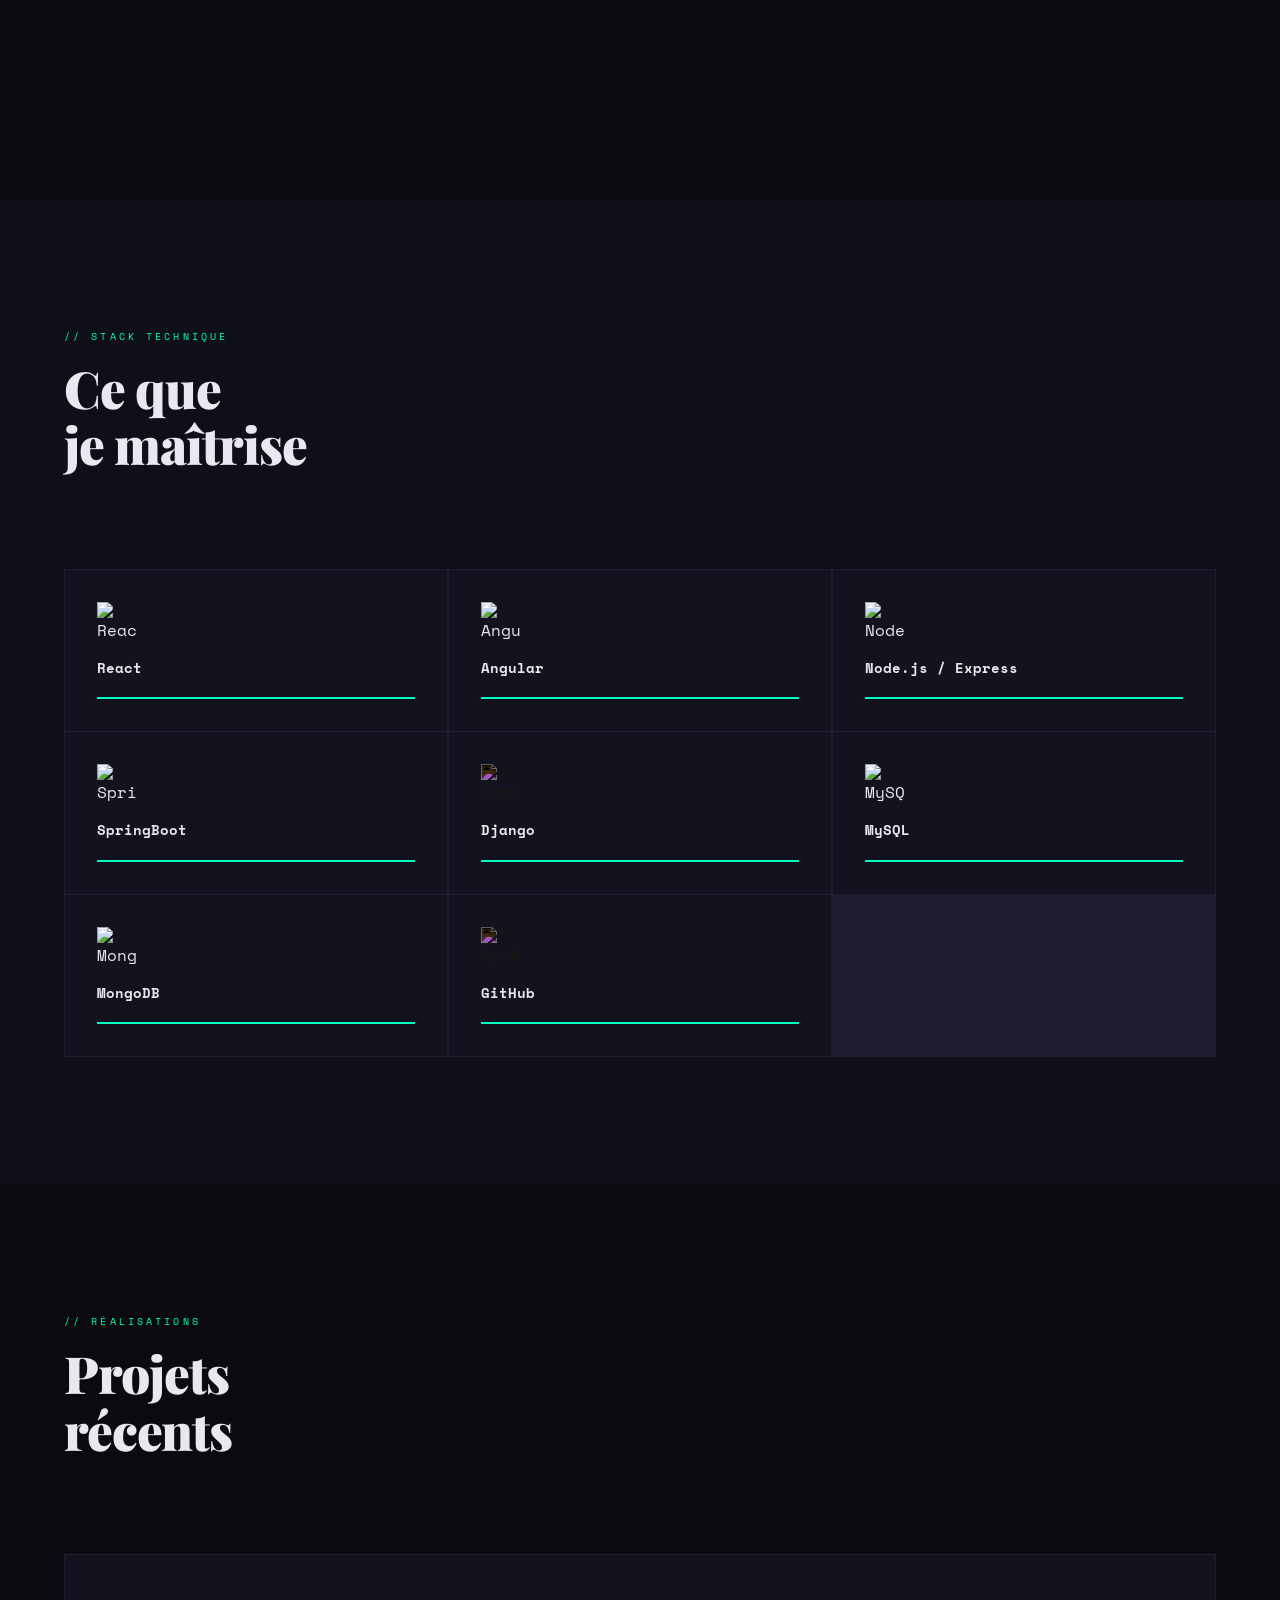
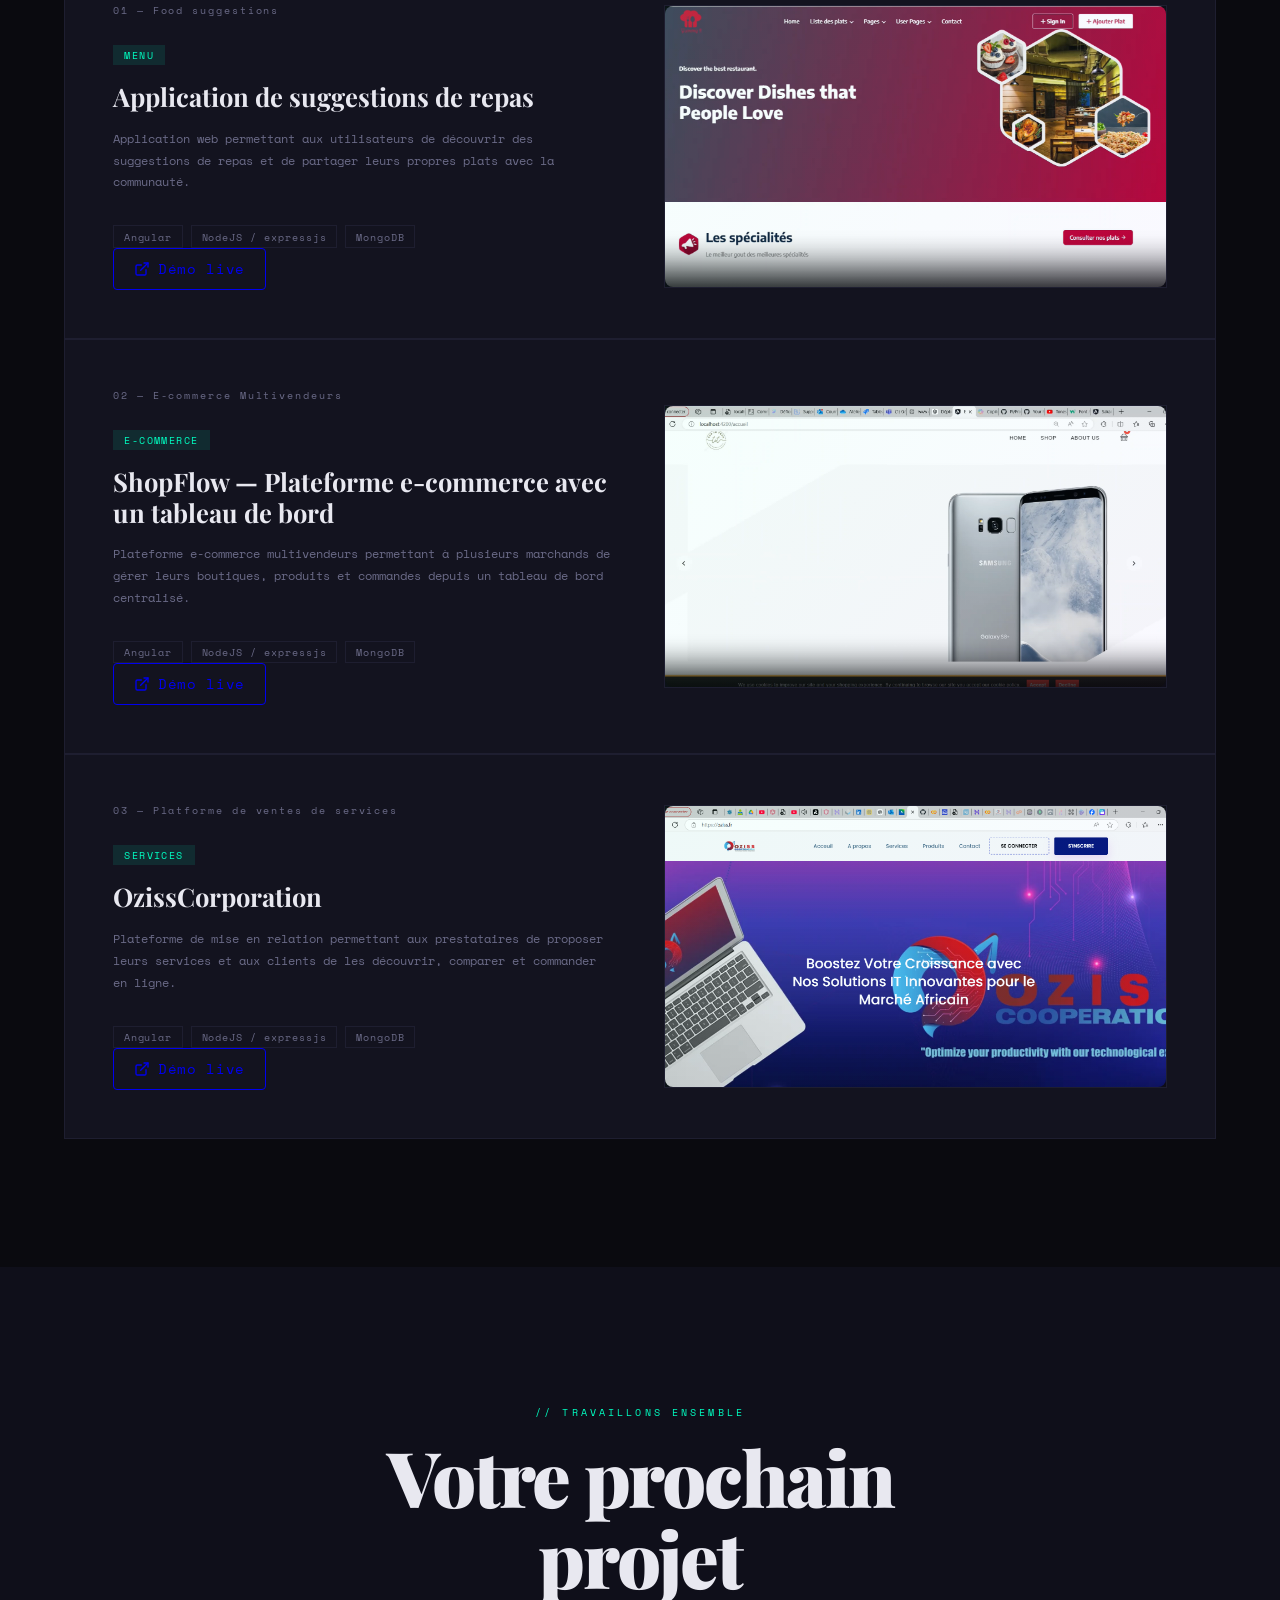
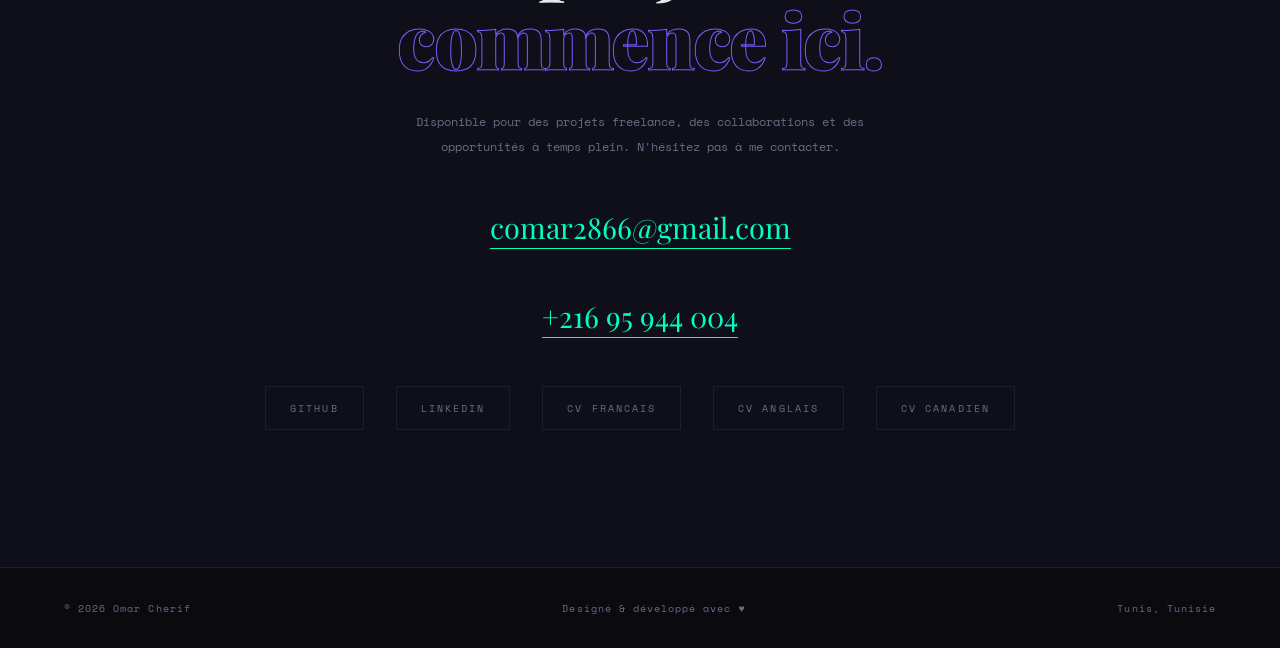
==== commit a14bd487: "add oziss" ====
--- a/index.html
+++ b/index.html
@@ -244,11 +244,17 @@
         <div class="project-tag">Services</div>
         <h3 class="project-title">OzissCorporation</h3>
         <p class="project-desc">Plateforme de mise en relation permettant aux prestataires de proposer leurs services et aux clients de les découvrir, comparer et commander en ligne.</p>
-        <div class="project-tech">
+          <div class="project-tech">
             <span class="tech-tag">Angular</span>
             <span class="tech-tag">NodeJS / expressjs</span>
             <span class="tech-tag">MongoDB</span>
           </div>
+          <div class="project-links">
+            <a href="https://oziss.fr/" class="project-link" target="_blank" rel="noopener">
+              <svg xmlns="http://www.w3.org/2000/svg" width="16" height="16" viewBox="0 0 24 24" fill="none" stroke="currentColor" stroke-width="2" stroke-linecap="round" stroke-linejoin="round"><path d="M18 13v6a2 2 0 0 1-2 2H5a2 2 0 0 1-2-2V8a2 2 0 0 1 2-2h6"/><polyline points="15 3 21 3 21 9"/><line x1="10" y1="14" x2="21" y2="3"/></svg>
+              Démo live
+            </a>
+          </div>          
         </div>
         <div class="project-preview">
           <img src="assets/projects/oziss.png" alt="Aperçu Oziss Corporation" class="project-preview-img">
--- a/style.css
+++ b/style.css
@@ -744,4 +744,15 @@
     .stat-item { border-right: none; border-bottom: 1px solid var(--border); }
     footer { flex-direction: column; gap: 1rem; text-align: center; }
     .nav-links { display: none; }
+      .social-links {
+    flex-wrap: wrap;
+    gap: 1rem;
+    justify-content: center;
+  }
+
+  .social-link {
+    font-size: 0.6rem;
+    padding: 0.6rem 1rem;
+    letter-spacing: 0.1em;
+  }
   }
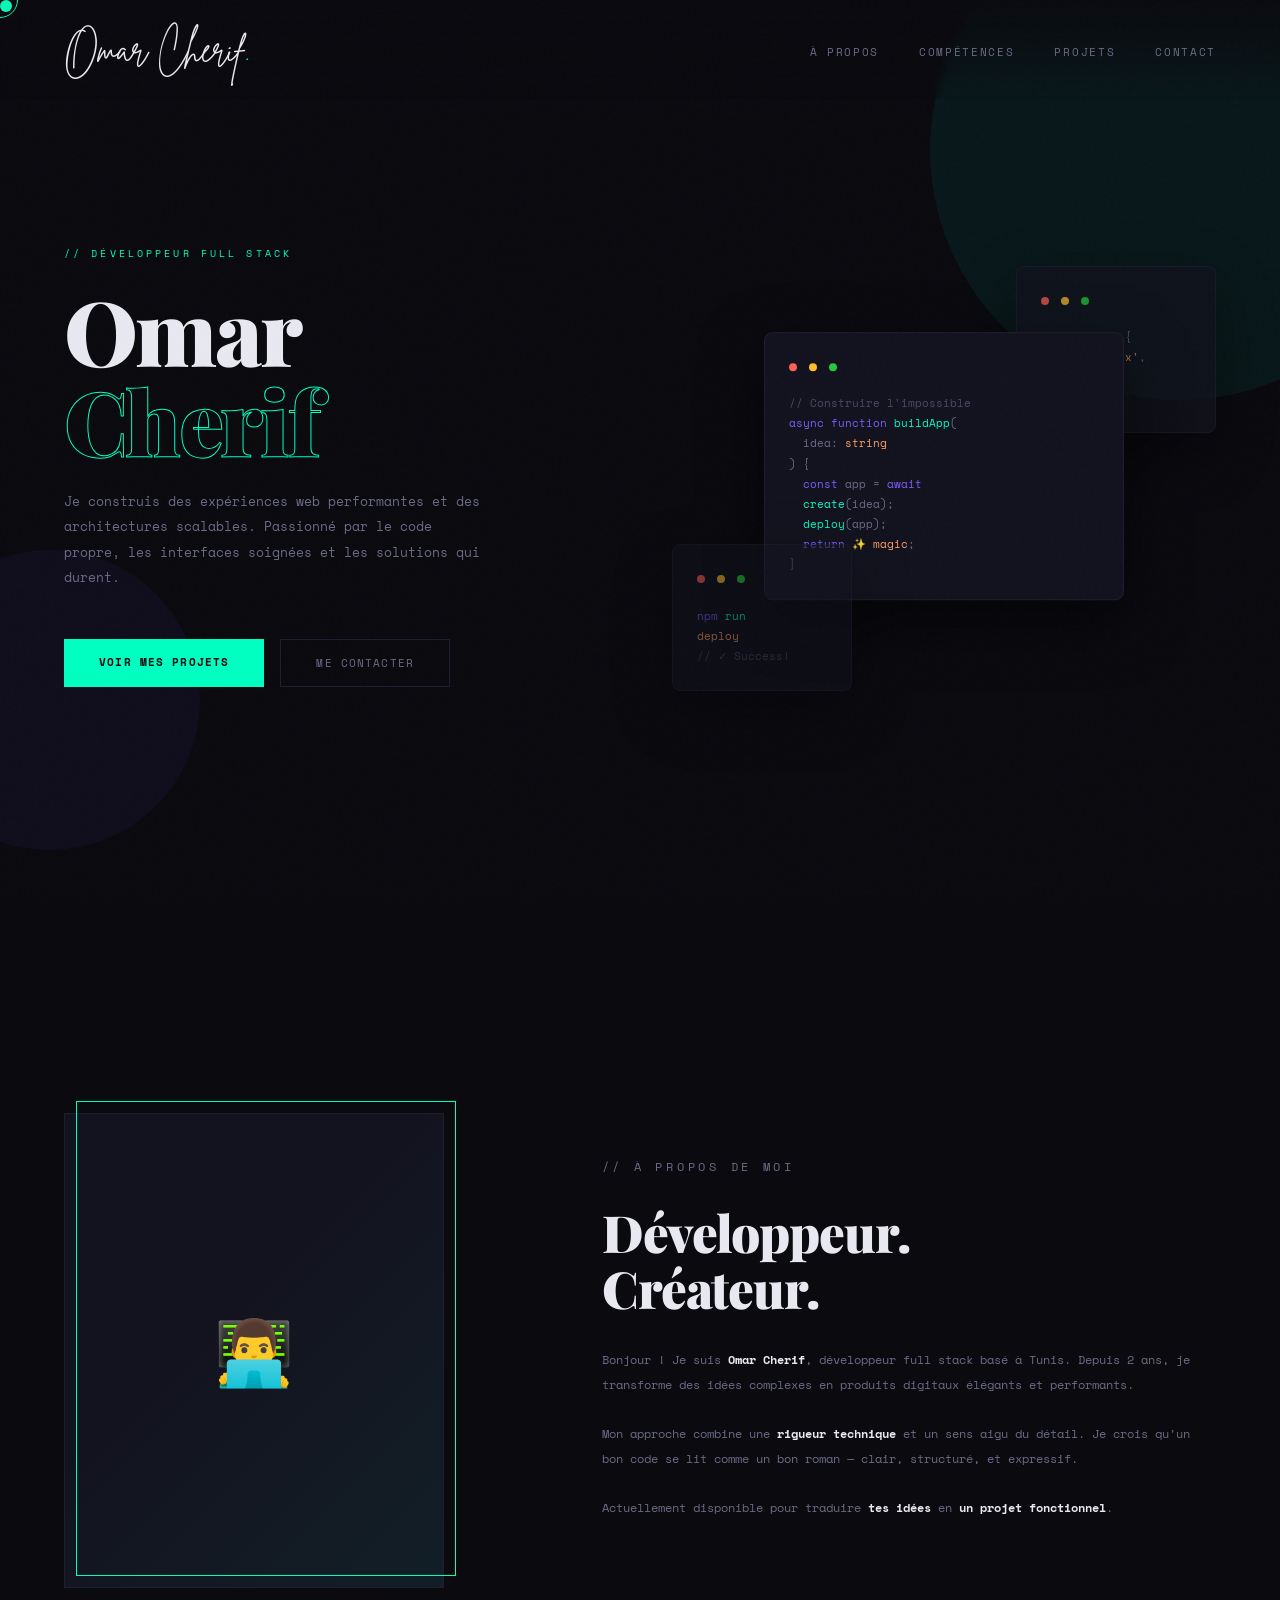
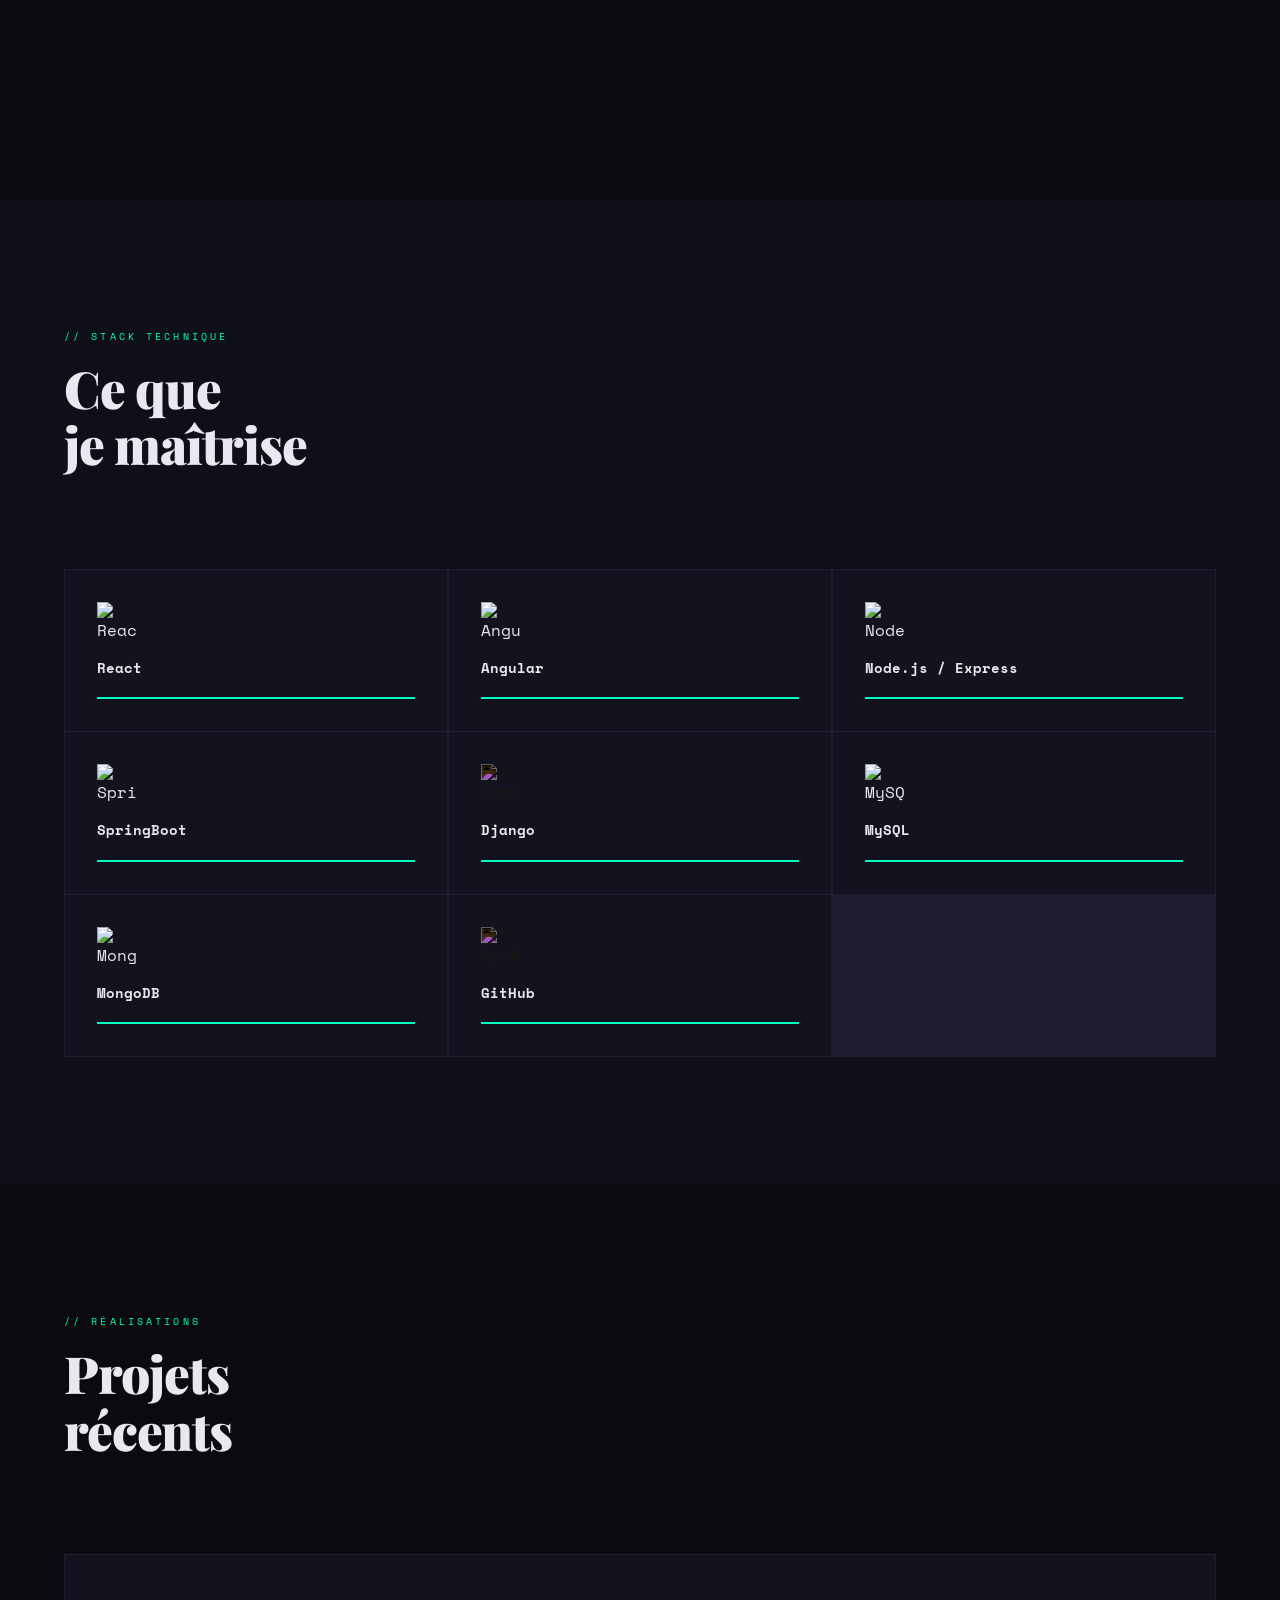
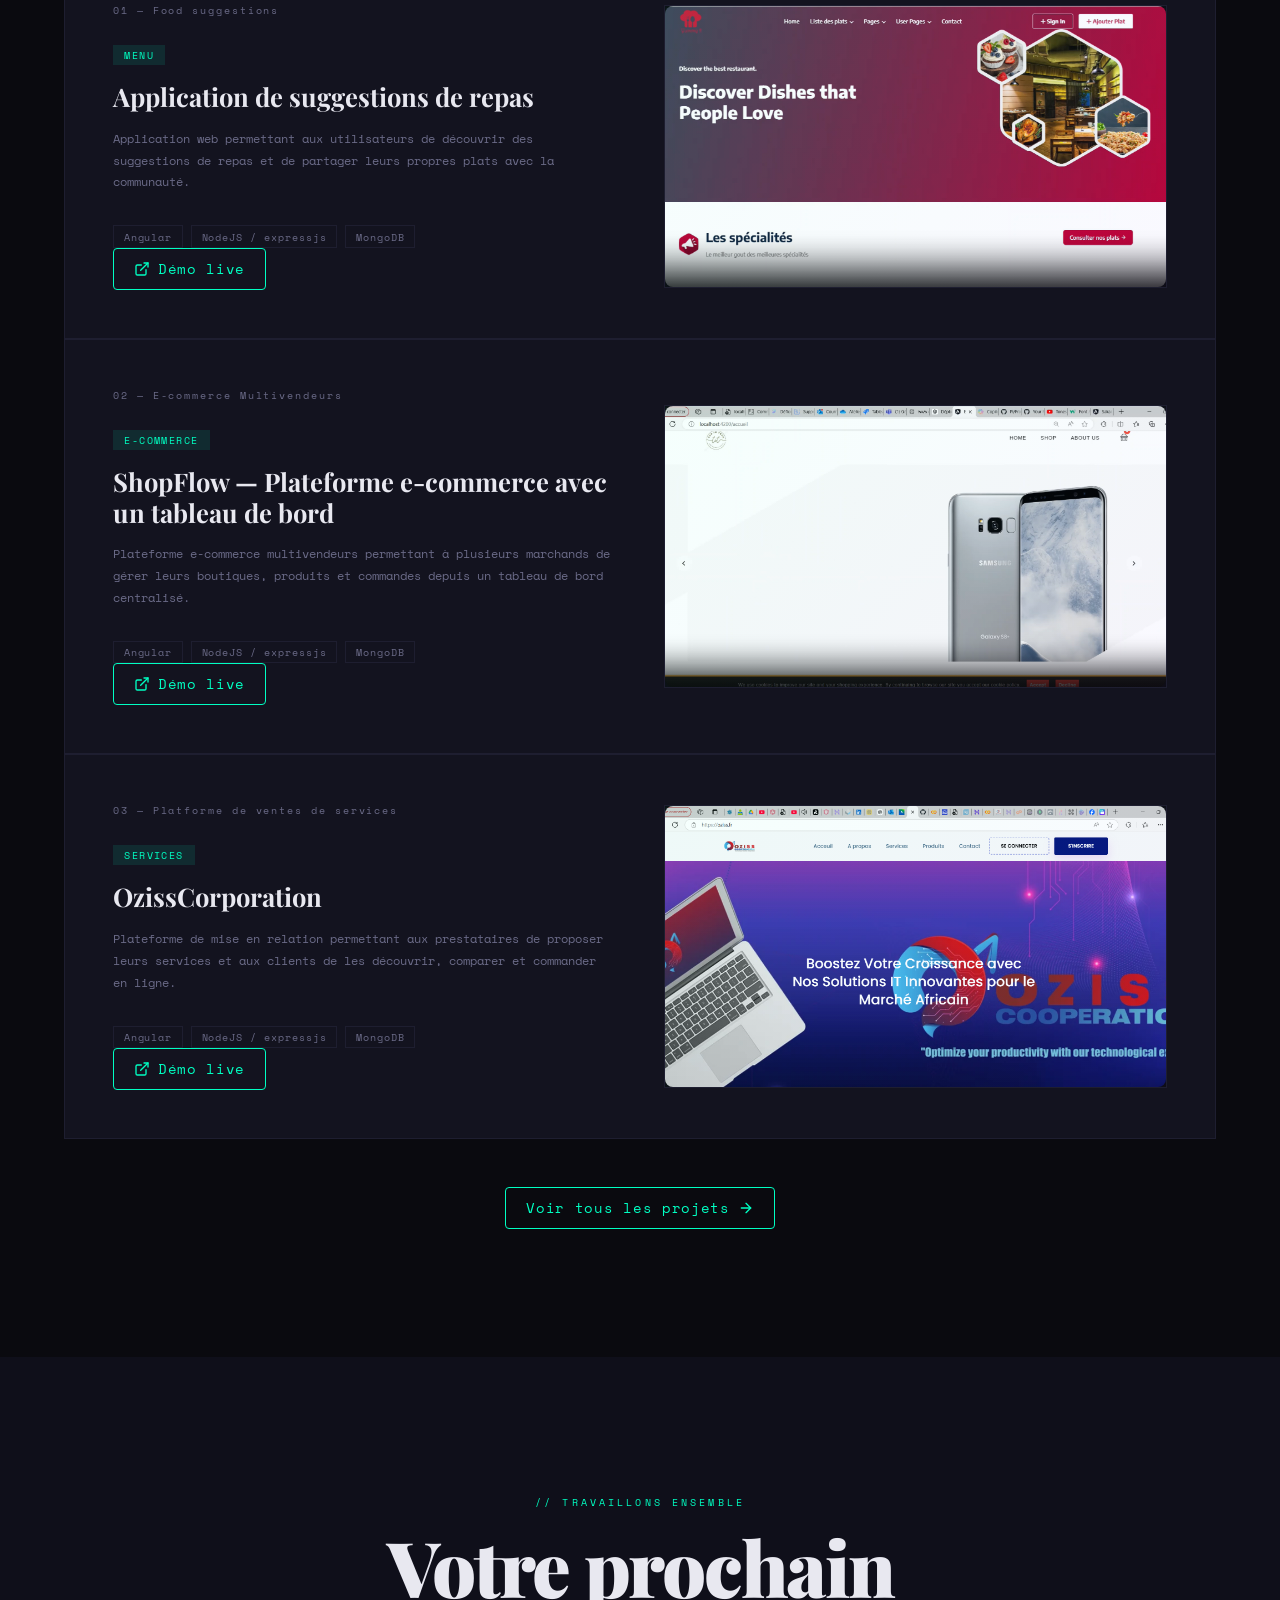
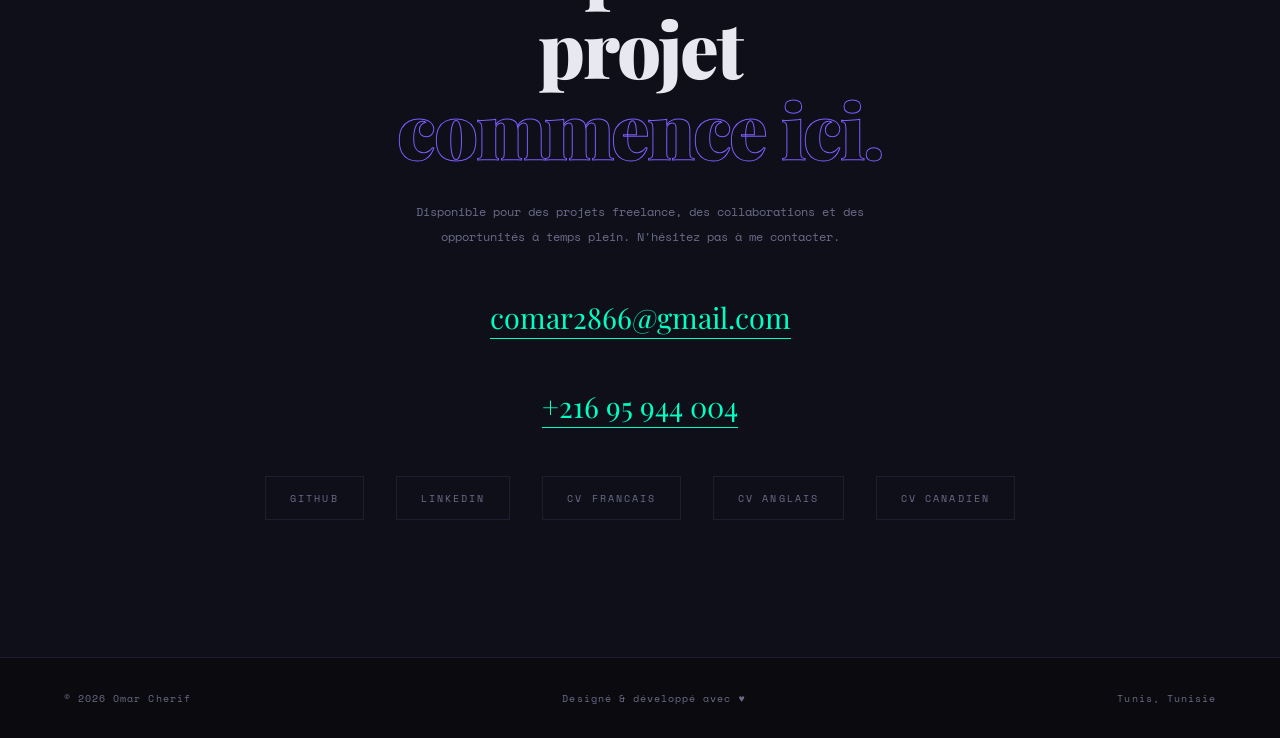
==== commit af1d60b0: "add projects" ====
--- a/index.html
+++ b/index.html
@@ -3,7 +3,7 @@
 <head>
   <meta charset="UTF-8">
   <meta name="viewport" content="width=device-width, initial-scale=1.0">
-  <title>Alex Moreau — Développeur Full Stack</title>
+  <title>Omar Cherif — Développeur Full Stack</title>
   <link href="https://fonts.googleapis.com/css2?family=Space+Mono:ital,wght@0,400;0,700;1,400&family=Playfair+Display:wght@400;700;900&display=swap" rel="stylesheet">
   <link rel="stylesheet" href="style.css">
 <link rel="icon" href="assets/favicon.jpg" type="image/png"></head>
@@ -19,7 +19,7 @@
     <ul class="nav-links">
       <li><a href="#about">À propos</a></li>
       <li><a href="#skills">Compétences</a></li>
-      <li><a href="#projects">Projets</a></li>
+      <li><a href="projects.html">Projets</a></li>
       <li><a href="#contact">Contact</a></li>
     </ul>
   </nav>
@@ -215,6 +215,8 @@
         </div>
       </div>
 
+      
+
       <div class="project-card featured">
         <div>
           <div class="project-number">02 — E-commerce Multivendeurs</div>
@@ -285,6 +287,15 @@
           <span class="tech-tag">Docker</span>
         </div>
       </div> -->
+          <!-- ✦ BOUTON VOIR TOUS LES PROJETS ✦ -->
+    </div>
+        <div class="projects-cta reveal">
+      <a href="projects.html" class="project-link">
+        <span>Voir tous les projets</span>
+        <svg xmlns="http://www.w3.org/2000/svg" width="16" height="16" viewBox="0 0 24 24" fill="none" stroke="currentColor" stroke-width="2" stroke-linecap="round" stroke-linejoin="round">
+          <line x1="5" y1="12" x2="19" y2="12"/><polyline points="12 5 19 12 12 19"/>
+        </svg>
+      </a>
     </div>
   </section>
 
--- a/style.css
+++ b/style.css
@@ -670,18 +670,21 @@
   align-items: center;
   gap: 8px;
   padding: 10px 20px;
-  border: 1px solid currentColor;
+  border: 1px solid var(--accent);
   border-radius: 4px;
   text-decoration: none;
   font-size: 0.85rem;
   letter-spacing: 0.05em;
+  color: var(--accent);
   transition: background 0.2s, color 0.2s;
 }
 
 .project-link:hover {
-  background: currentColor;
-  color: var(--bg); /* adapte selon ta variable de fond */
+  background: var(--accent);
+  color: var(--bg);
 }
+
+
 
 .project-preview-img {
   width: 100%;
@@ -689,6 +692,12 @@
   object-fit: cover;
   border-radius: 8px;
 }
+
+   .projects-cta {
+      margin-top: 3rem;
+      display: flex;
+      justify-content: center;
+    }
 
   /* ANIMATIONS */
   @keyframes blink {
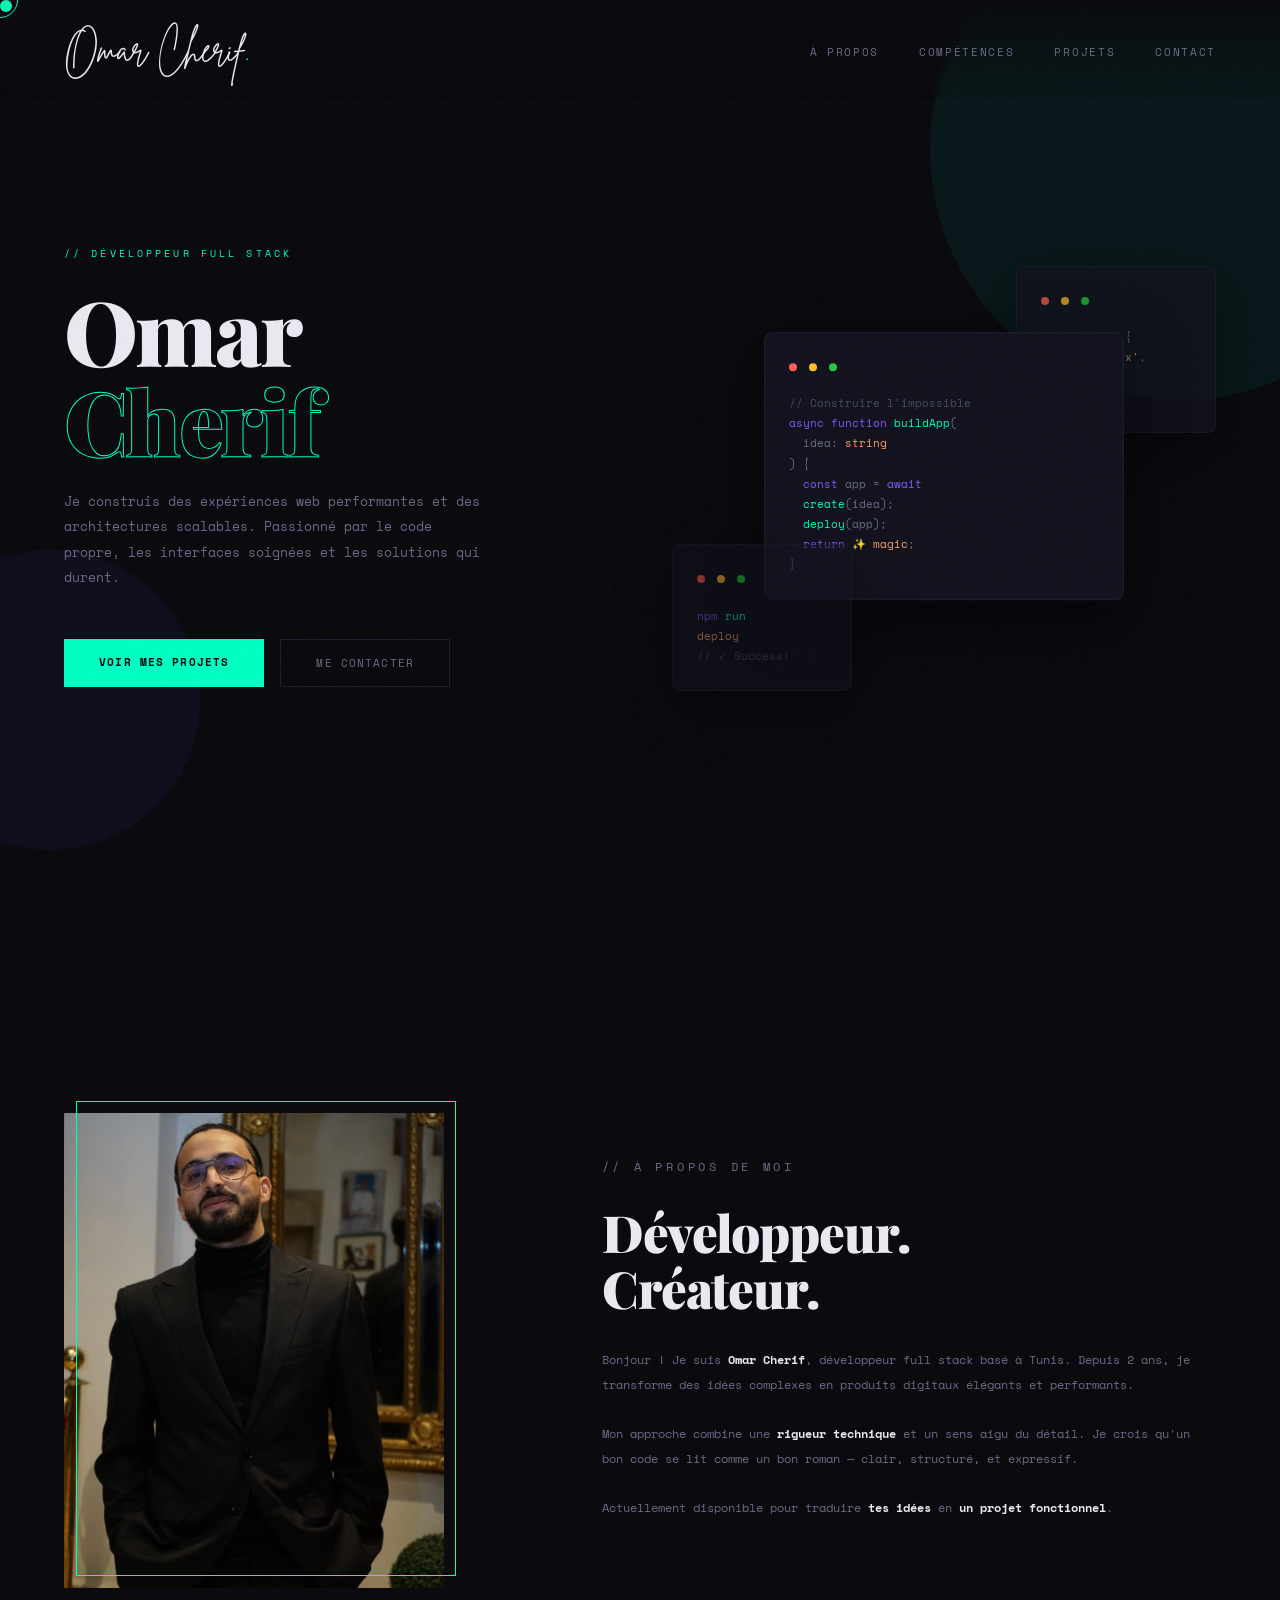
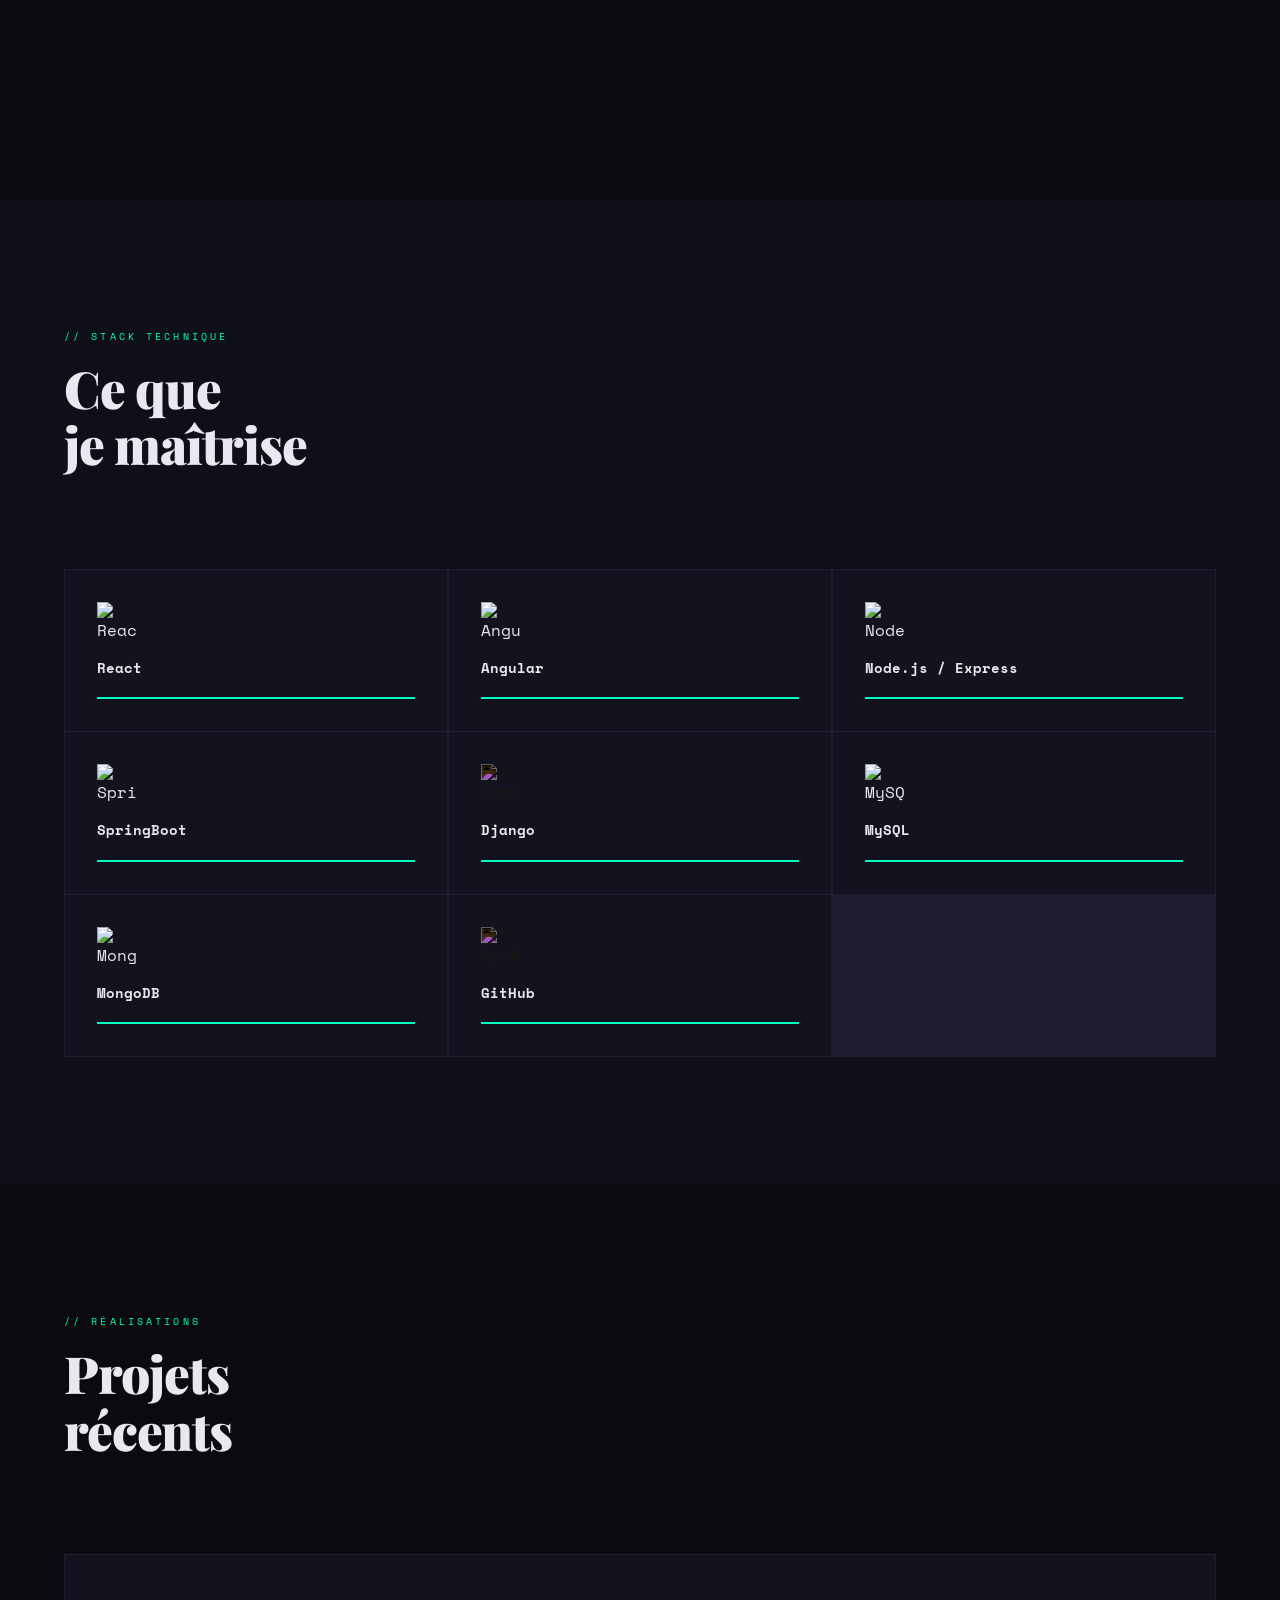
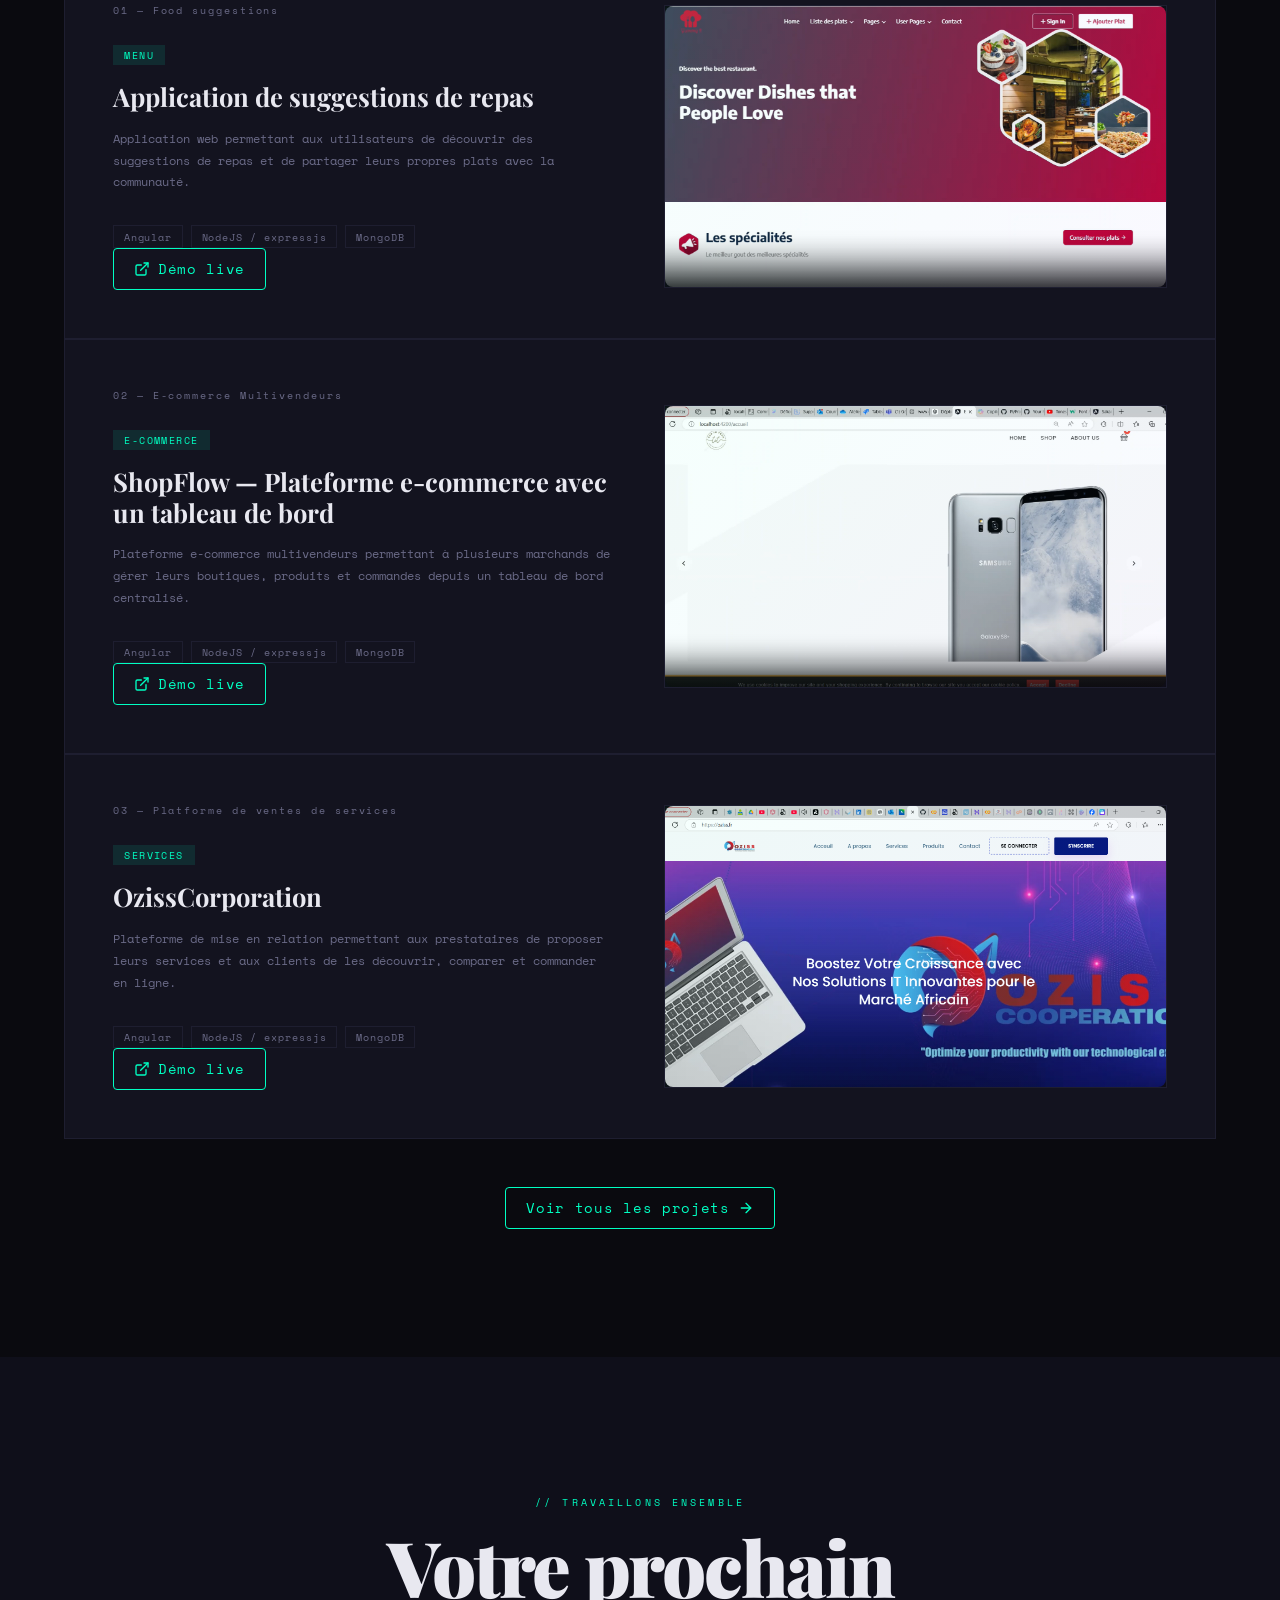
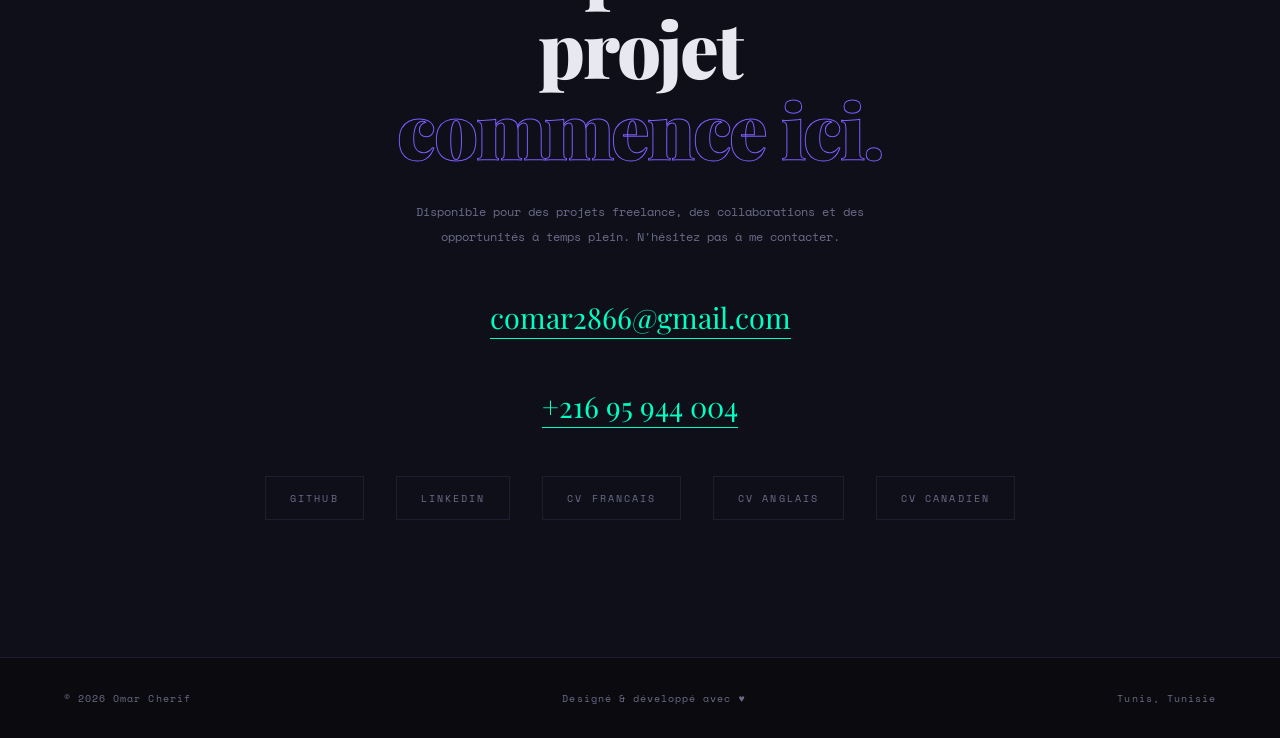
==== commit 197385cc: "update responsive design" ====
--- a/index.html
+++ b/index.html
@@ -109,11 +109,11 @@
   </div> -->
 
   <!-- ─── ABOUT ─────────────────────────────────────────── -->
-  <section id="about">
-    <div class="about-photo reveal">
-      <div class="photo-placeholder">👨‍💻</div>
-      <div class="photo-frame"></div>
-    </div>
+<section id="about">
+  <div class="about-photo reveal">
+    <img src="assets/me.jpg" alt="Omar Cherif" class="about-img">
+    <div class="photo-frame"></div>
+  </div>
 
     <div class="about-text">
       <p class="section-tag reveal">// À propos de moi</p>
--- a/style.css
+++ b/style.css
@@ -684,7 +684,18 @@
   color: var(--bg);
 }
 
-
+.about-photo {
+  position: relative;
+  aspect-ratio: 4/5;
+  max-width: 380px;
+}
+
+.about-img {
+  width: 100%;
+  height: 100%;
+  object-fit: cover;
+  display: block;
+}
 
 .project-preview-img {
   width: 100%;
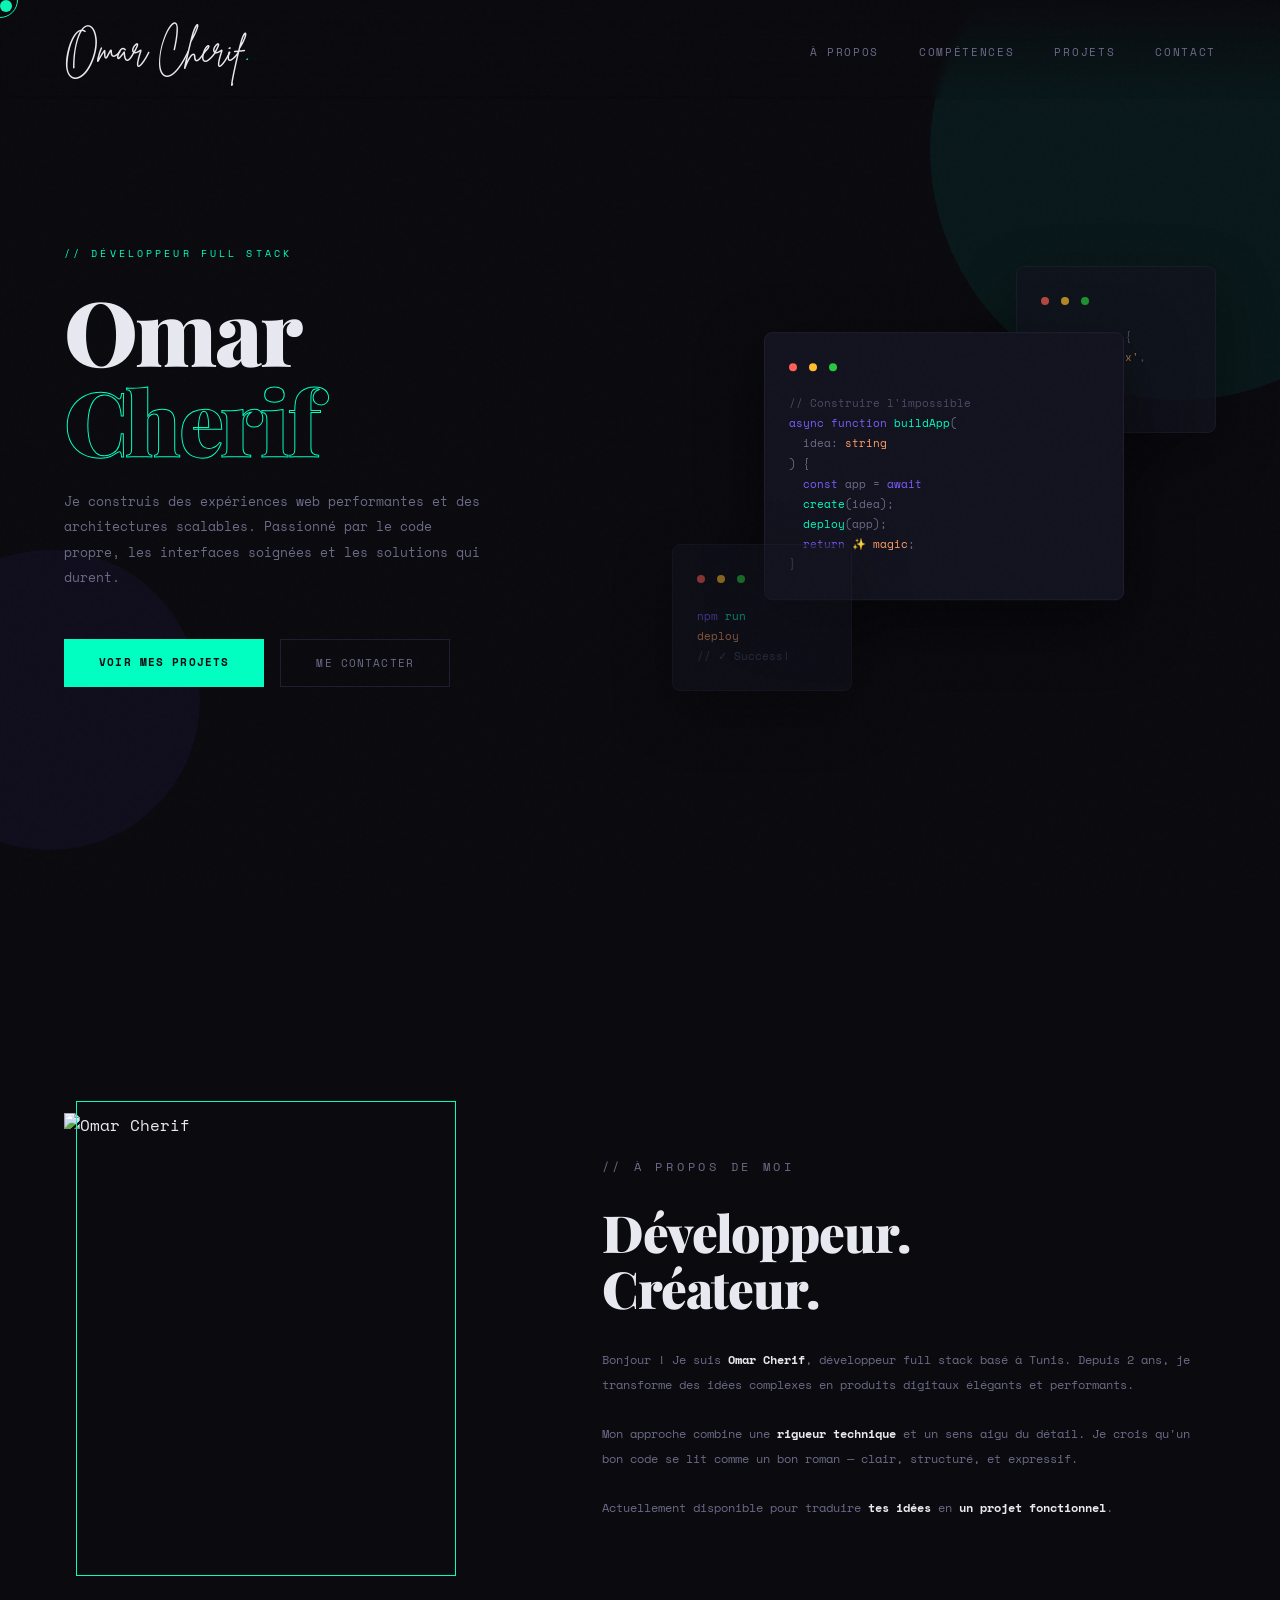
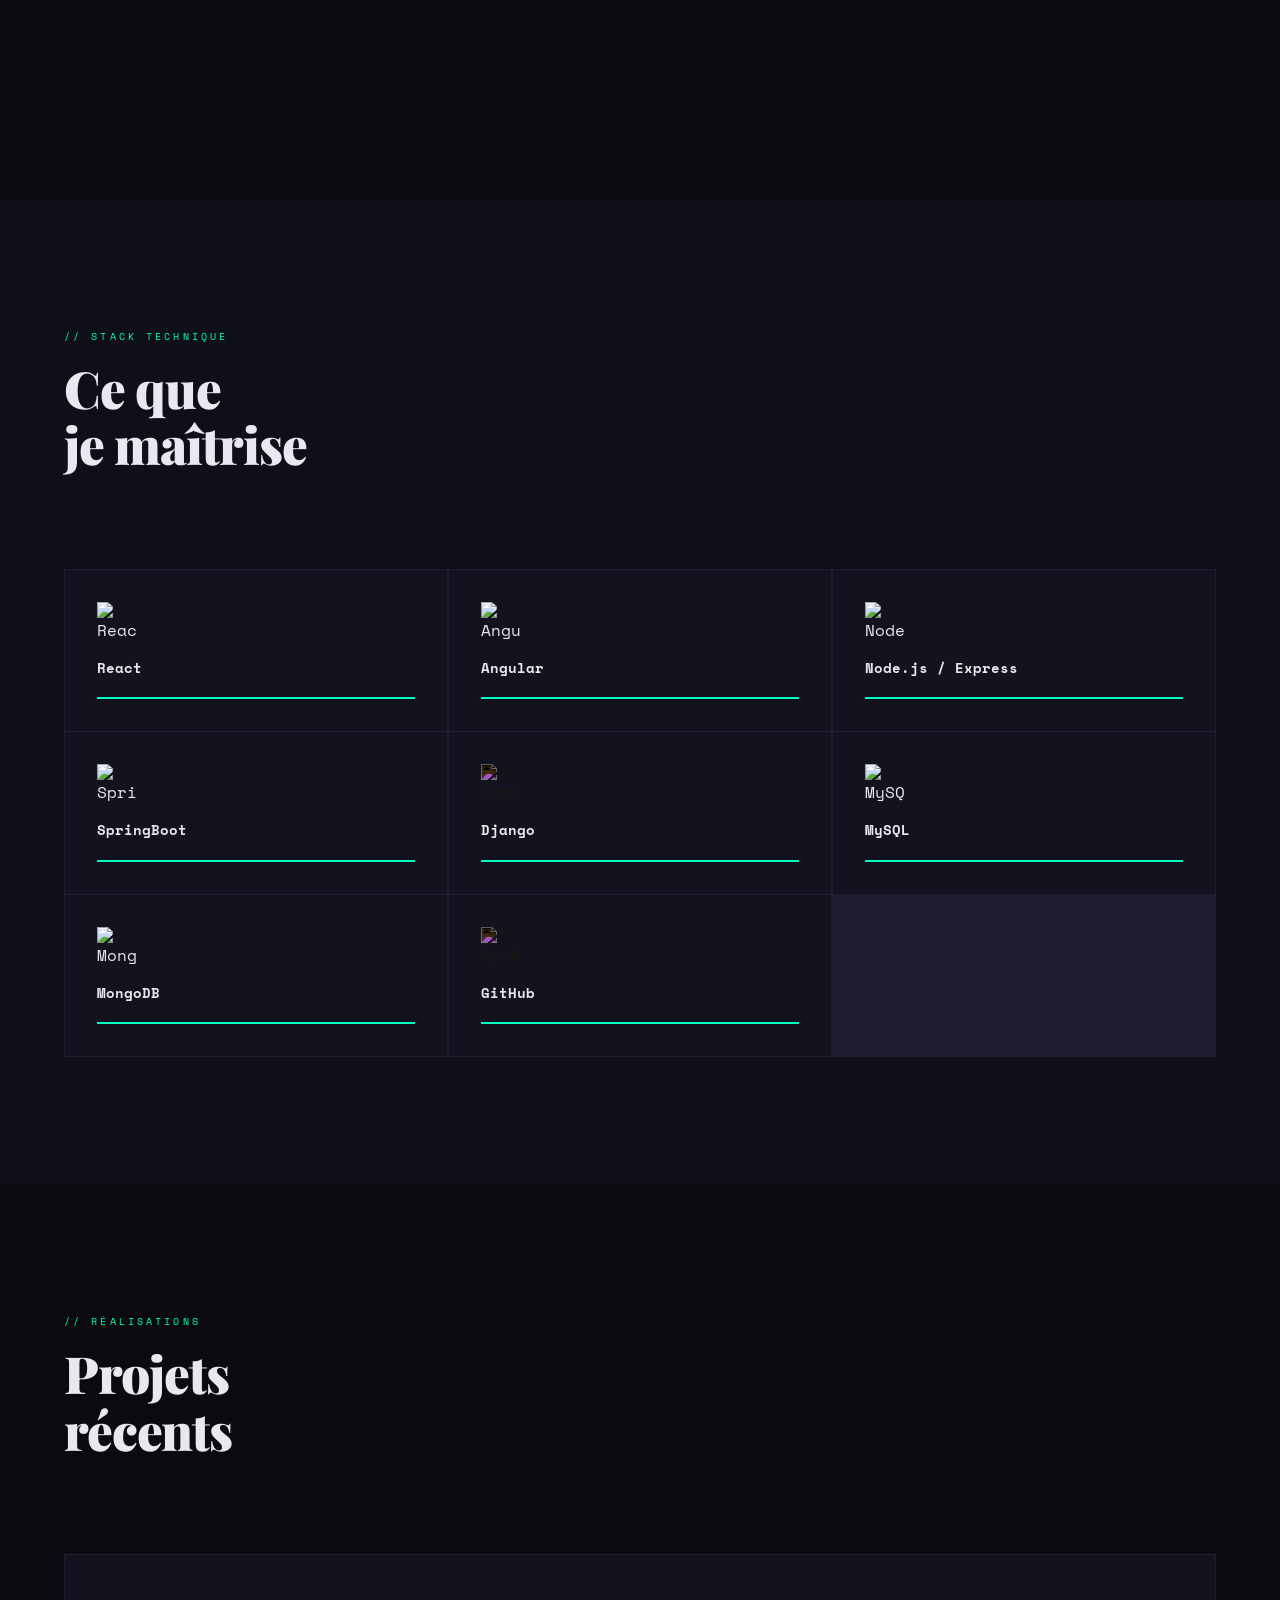
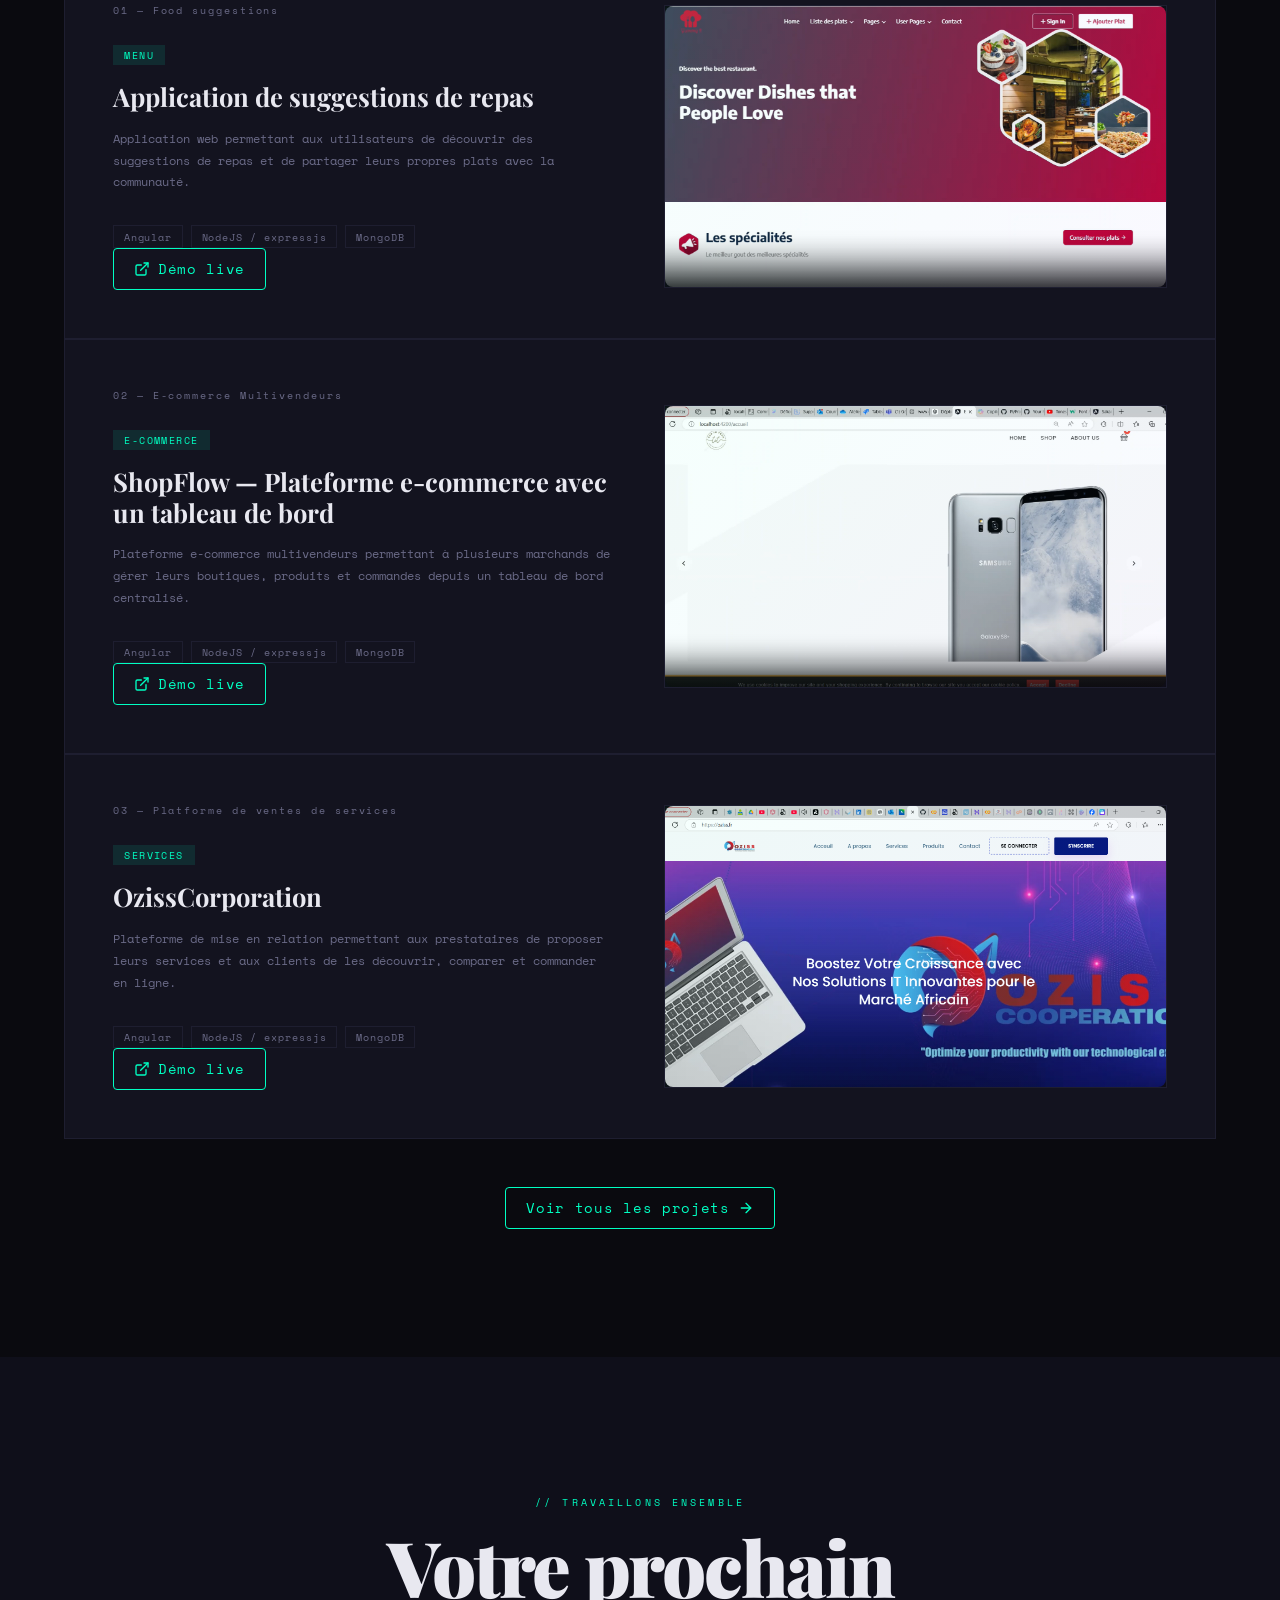
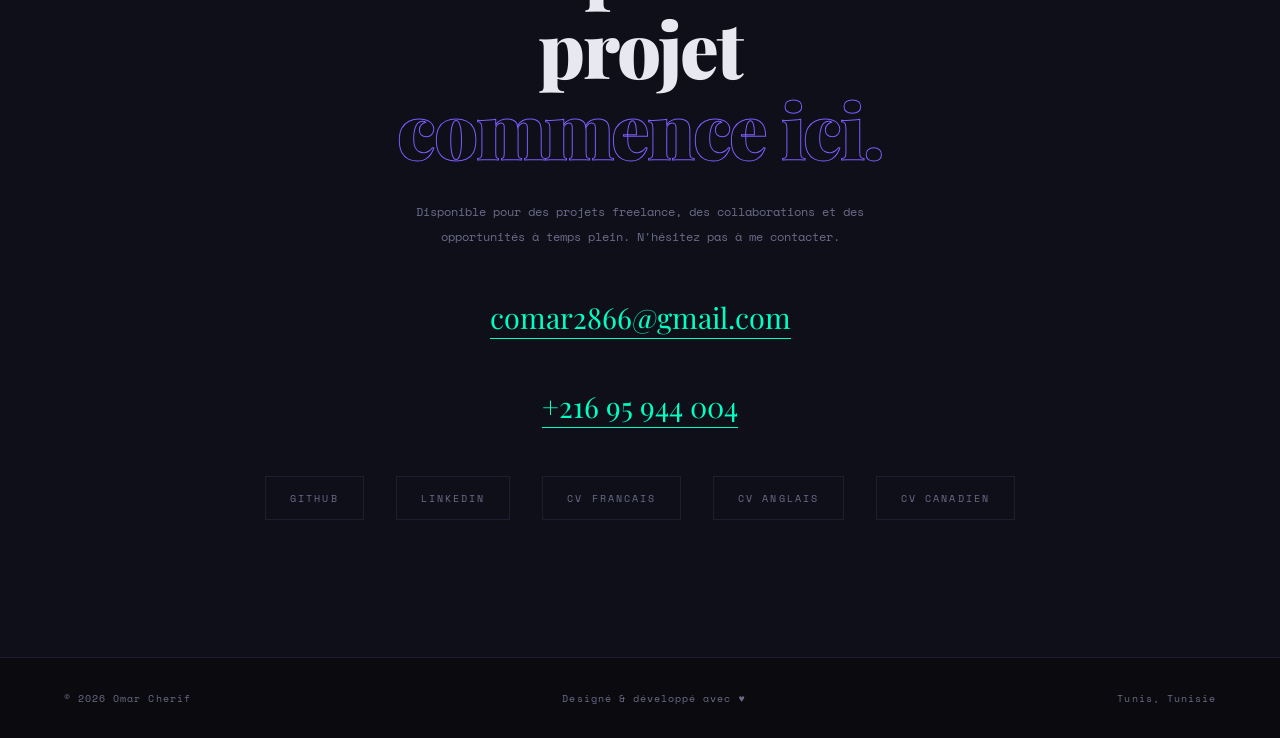
==== commit 73f92c81: "update cv and image" ====
--- a/index.html
+++ b/index.html
@@ -111,7 +111,7 @@
   <!-- ─── ABOUT ─────────────────────────────────────────── -->
 <section id="about">
   <div class="about-photo reveal">
-    <img src="assets/me.jpg" alt="Omar Cherif" class="about-img">
+    <img src="assets/CV.jpg" alt="Omar Cherif" class="about-img">
     <div class="photo-frame"></div>
   </div>
 
@@ -310,8 +310,8 @@
     <div class="social-links reveal">
       <a href="https://github.com/omarcherif2866?tab=repositories" class="social-link" target="_blank" rel="noopener">GitHub</a>
       <a href="https://www.linkedin.com/in/cherif-omar-427142223/" class="social-link" target="_blank" rel="noopener">LinkedIn</a>
-      <a href="assets/cv omar.pdf" class="social-link" target="_blank" rel="noopener">CV francais</a>
-      <a href="assets/Cherif_Omar_Software_Engineer_CV.pdf" class="social-link" target="_blank" rel="noopener">CV anglais</a>
+      <a href="assets/cv_omar_software_development.pdf" class="social-link" target="_blank" rel="noopener">CV francais</a>
+      <a href="assets/cv_omar_software_development_english.pdf" class="social-link" target="_blank" rel="noopener">CV anglais</a>
       <a href="assets/Cherif Omar Resume.pdf" class="social-link" target="_blank" rel="noopener">CV canadien</a>
     </div>
   </section>
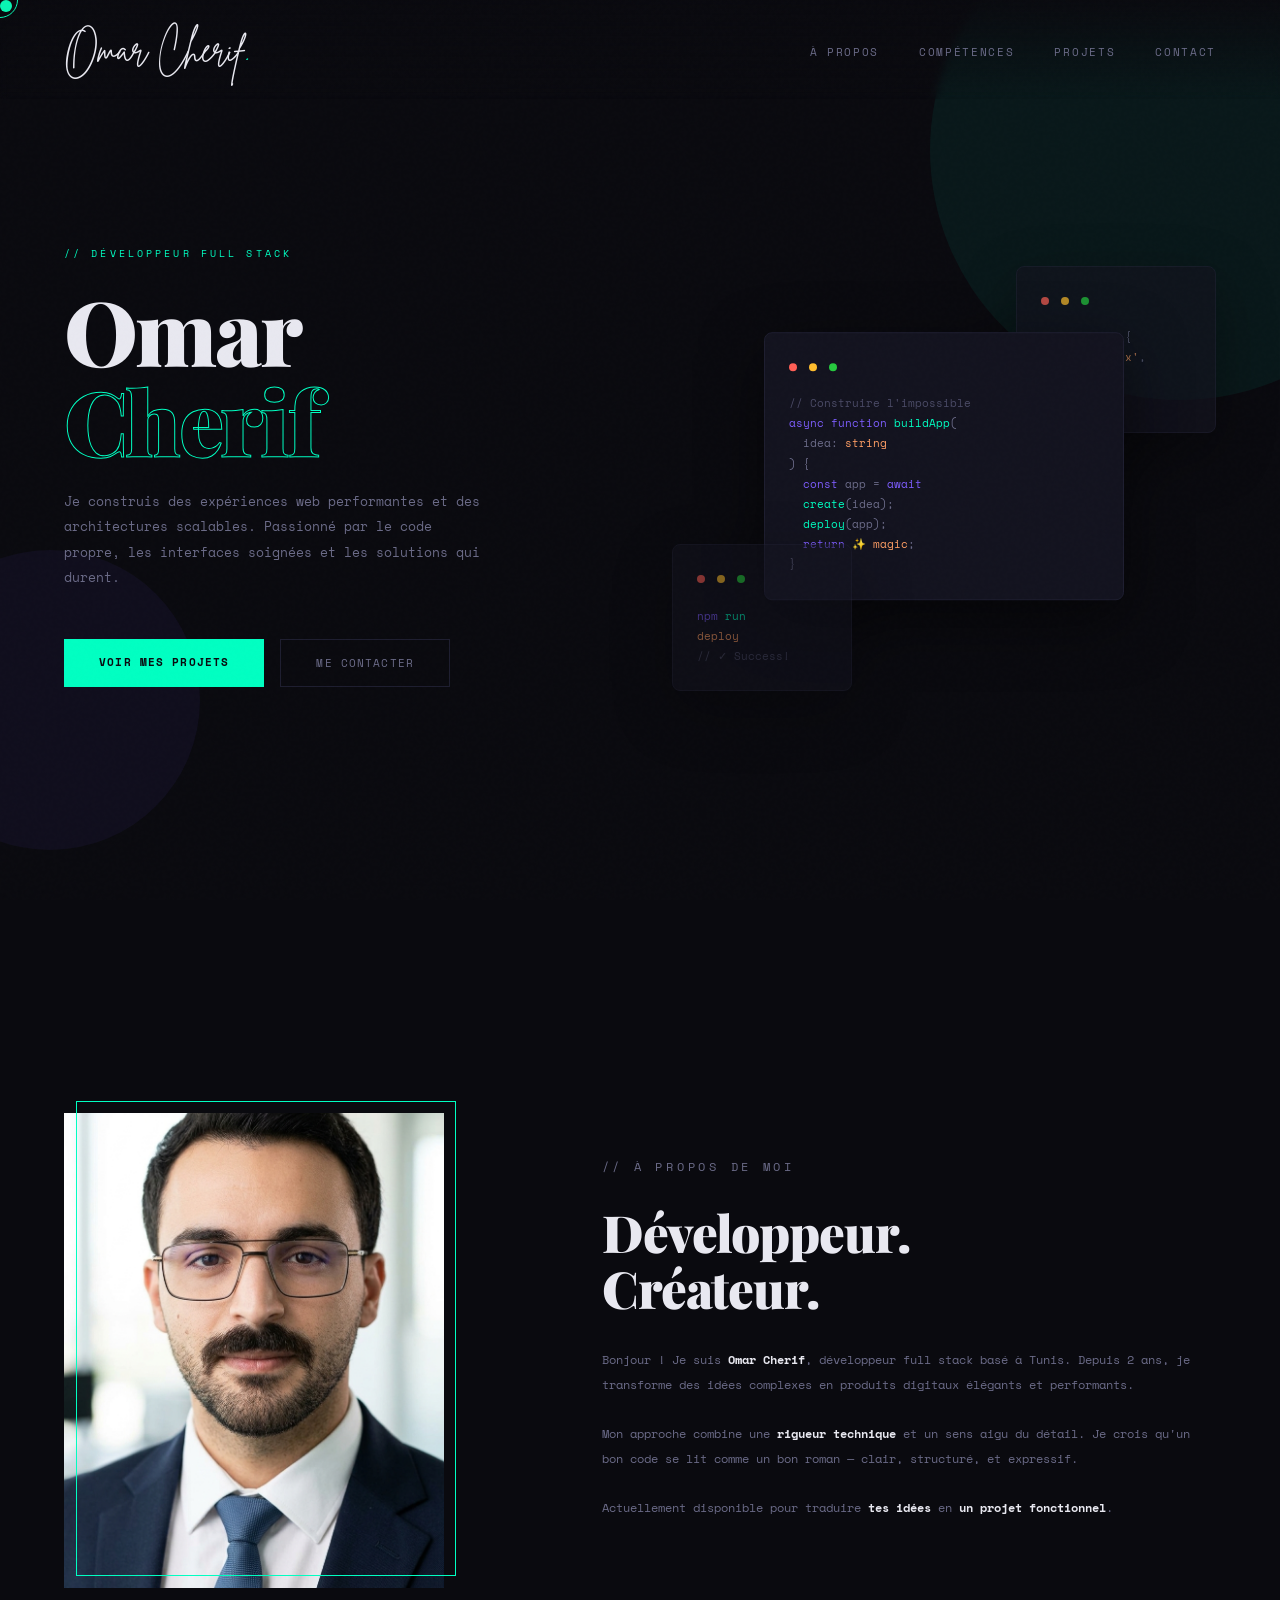
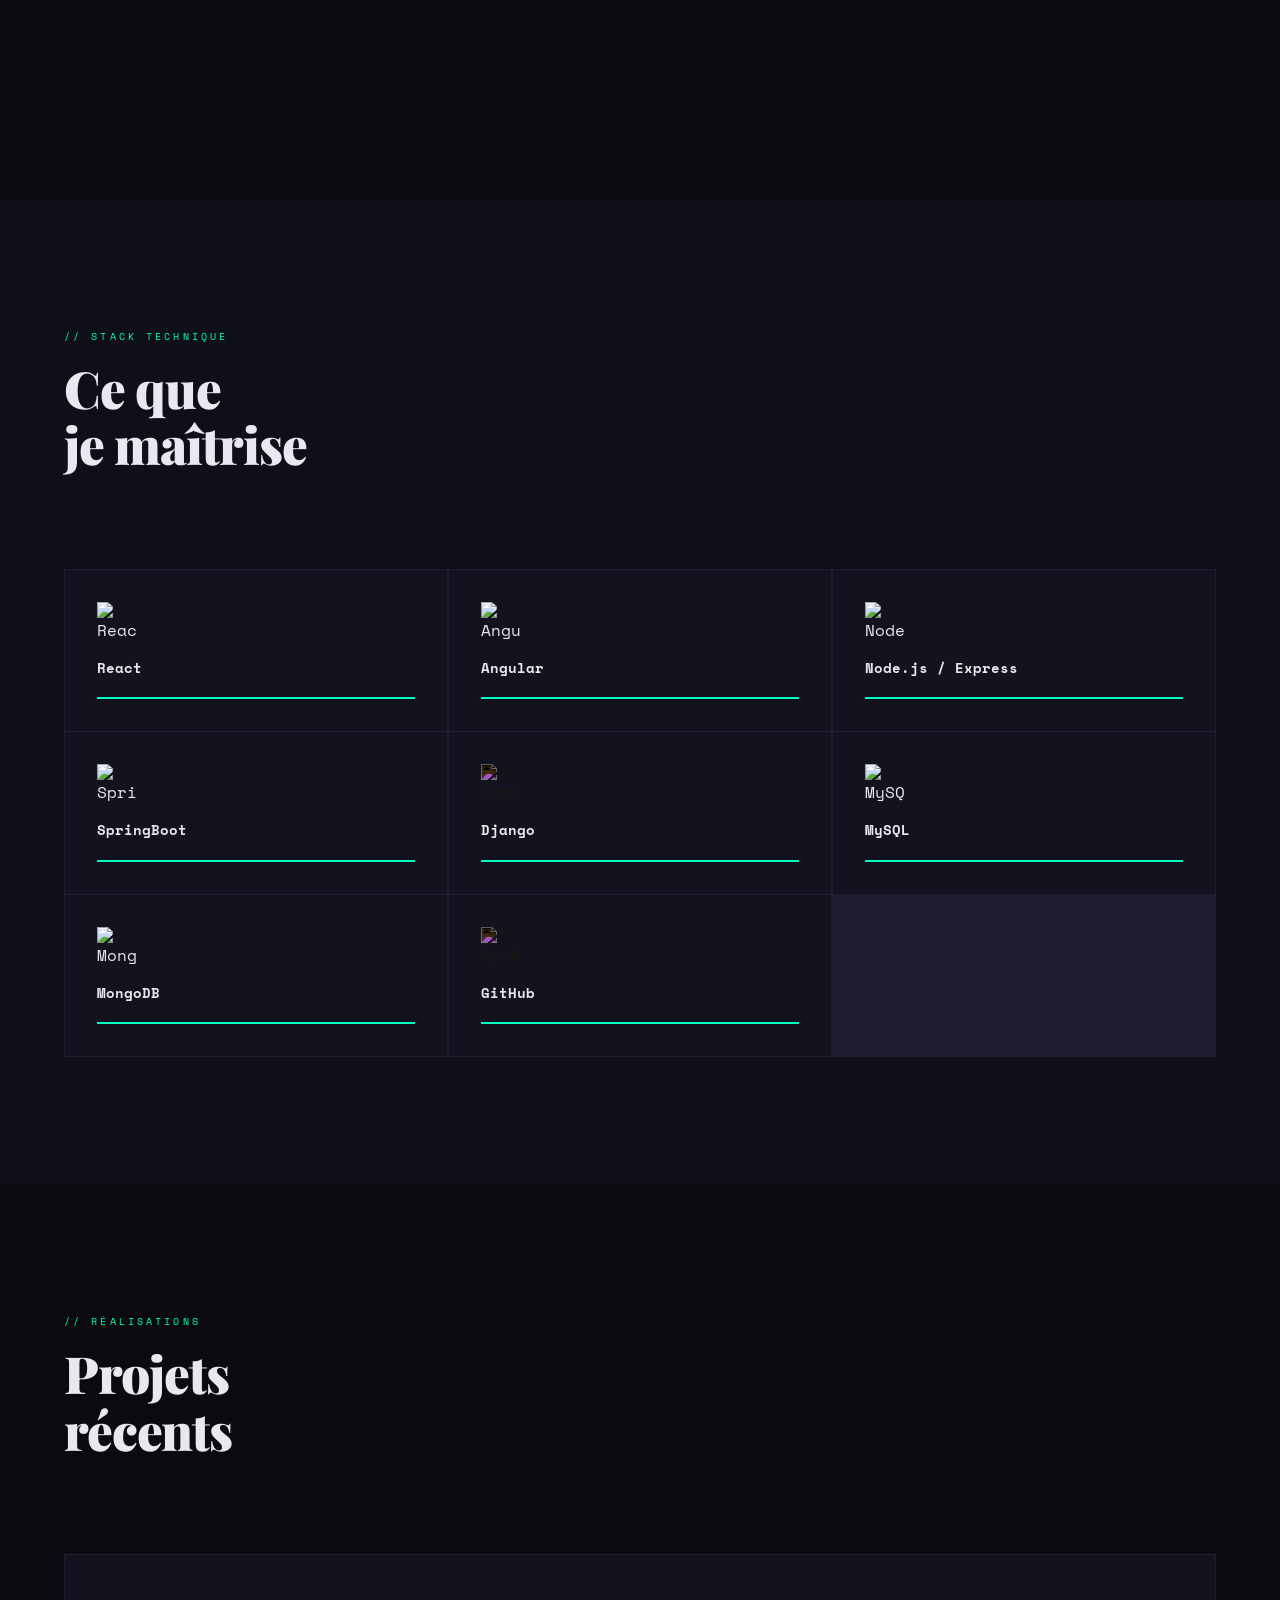
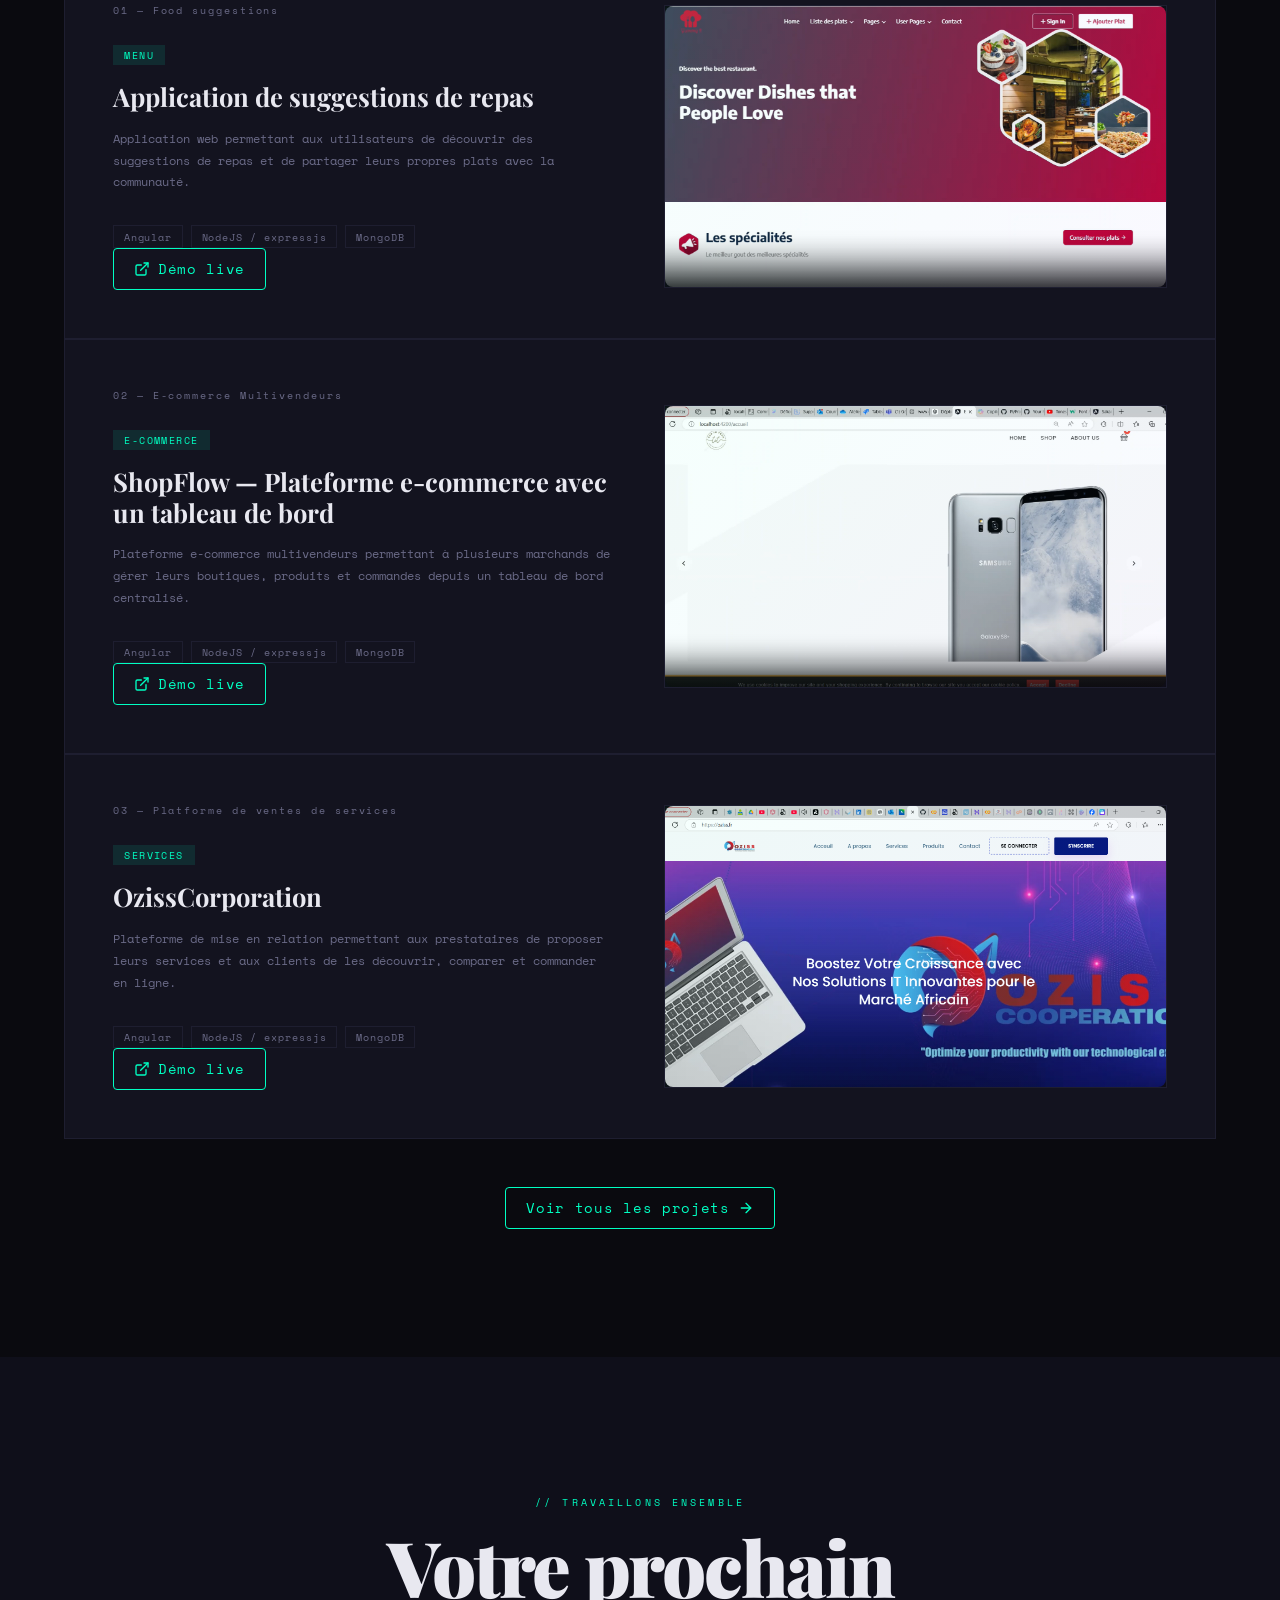
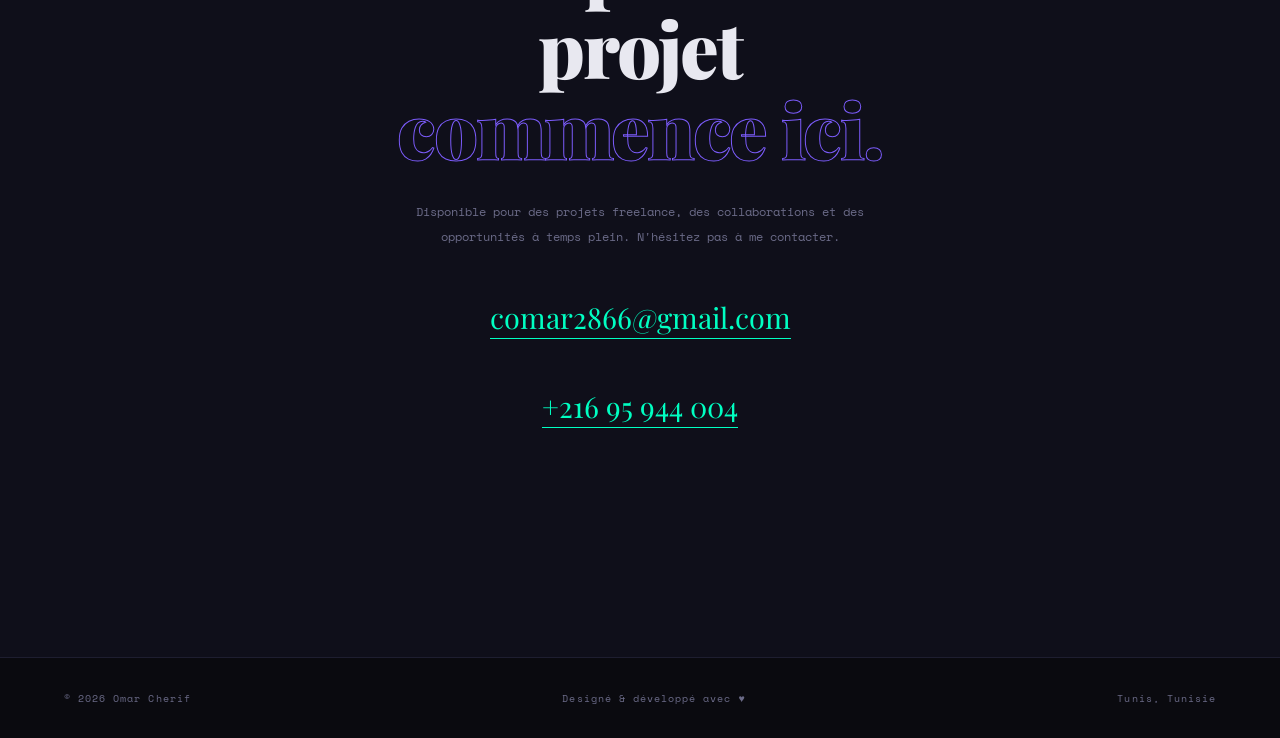
==== commit ac26a96f: "update cv and image" ====
--- a/index.html
+++ b/index.html
@@ -111,7 +111,7 @@
   <!-- ─── ABOUT ─────────────────────────────────────────── -->
 <section id="about">
   <div class="about-photo reveal">
-    <img src="assets/CV.jpg" alt="Omar Cherif" class="about-img">
+    <img src="assets/Cv.png" alt="Omar Cherif" class="about-img">
     <div class="photo-frame"></div>
   </div>
 
